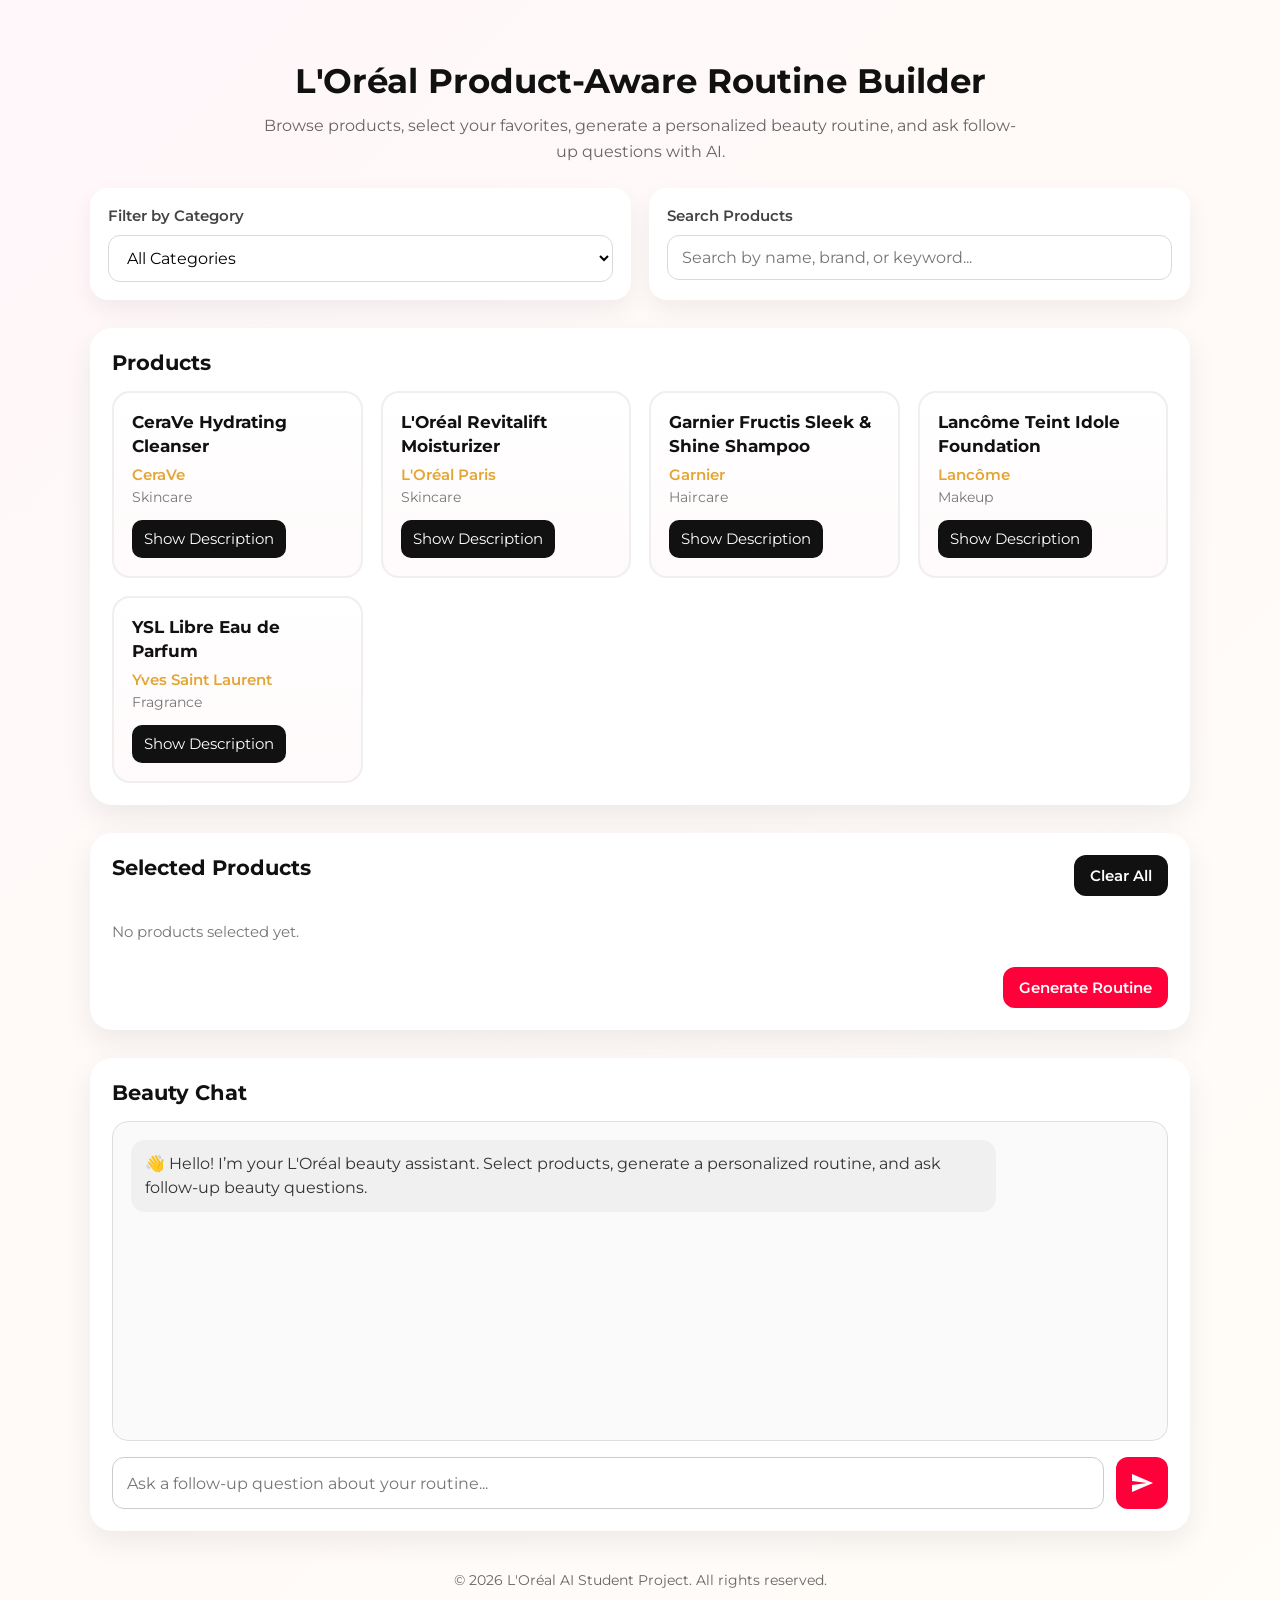
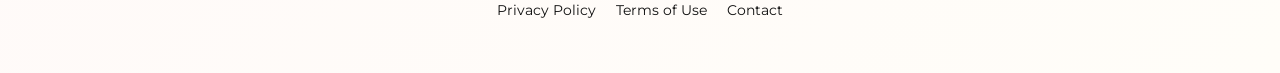
==== index.html @ 0ba1c156 "Change stylesheet link and clean up HTML comments Updated stylesheet link and removed comments from " ====
<!DOCTYPE html>
<html lang="en">
  <head>
    <meta charset="UTF-8" />
    <meta name="viewport" content="width=device-width, initial-scale=1.0" />
    <title>L'Oréal Product-Aware Routine Builder</title>

    <link
      href="https://fonts.googleapis.com/icon?family=Material+Icons"
      rel="stylesheet"
    />
    <link
      href="https://fonts.googleapis.com/css2?family=Montserrat:wght@300;500;700&display=swap"
      rel="stylesheet"
    />
    <link rel="stylesheet" href="styles.css" />
  </head>

  <body>
    <div class="page-wrapper">
      <header class="site-header">
        <h1 class="site-title">L'Oréal Product-Aware Routine Builder</h1>
        <p class="site-subtitle">
          Browse products, select your favorites, generate a personalized beauty
          routine, and ask follow-up questions with AI.
        </p>
      </header>

      <main>
        <section class="controls-section">
          <div class="filter-group">
            <label for="categoryFilter">Filter by Category</label>
            <select id="categoryFilter" name="categoryFilter">
              <option value="all">All Categories</option>
              <option value="cleanser">Cleanser</option>
              <option value="moisturizer">Moisturizer</option>
              <option value="skincare">Skincare</option>
              <option value="haircare">Haircare</option>
              <option value="makeup">Makeup</option>
              <option value="fragrance">Fragrance</option>
              <option value="hair color">Hair Color</option>
              <option value="hair styling">Hair Styling</option>
              <option value="men's grooming">Men's Grooming</option>
              <option value="suncare">Suncare</option>
            </select>
          </div>

          <div class="filter-group">
            <label for="searchInput">Search Products</label>
            <input
              type="text"
              id="searchInput"
              name="searchInput"
              placeholder="Search by name, brand, or keyword..."
            />
          </div>
        </section>

        <section class="products-section">
          <h2 class="section-title">Products</h2>
          <div id="productGrid" class="product-grid"></div>
        </section>

        <section class="selected-section">
          <div class="selected-header">
            <h2 class="section-title">Selected Products</h2>
            <button type="button" id="clearSelectedBtn" class="secondary-btn">
              Clear All
            </button>
          </div>

          <ul id="selectedProductsList" class="selected-products-list"></ul>

          <div class="generate-wrapper">
            <button type="button" id="generateRoutineBtn" class="primary-btn">
              Generate Routine
            </button>
          </div>
        </section>

        <section class="chatbox">
          <h2 class="section-title">Beauty Chat</h2>

          <div id="chatWindow" class="chat-window"></div>

          <form id="chatForm" class="chat-form">
            <label for="userInput" class="visually-hidden">Message</label>
            <input
              id="userInput"
              name="userInput"
              type="text"
              placeholder="Ask a follow-up question about your routine..."
              autocomplete="off"
              required
            />
            <button type="submit" id="sendBtn">
              <span class="material-icons">send</span>
              <span class="visually-hidden">Send</span>
            </button>
          </form>
        </section>
      </main>

      <footer class="site-footer">
        <p>&copy; 2026 L'Oréal AI Student Project. All rights reserved.</p>
        <nav>
          <a href="#">Privacy Policy</a>
          <a href="#">Terms of Use</a>
          <a href="#">Contact</a>
        </nav>
      </footer>
    </div>

    <script src="script.js"></script>
  </body>
</html>
---- styles.css ----
/* ---------- Reset ---------- */
* {
  box-sizing: border-box;
  margin: 0;
  padding: 0;
}

/* ---------- Base ---------- */
body {
  font-family: "Montserrat", Arial, Helvetica, sans-serif;
  color: #2d2d2d;
  display: flex;
  justify-content: center;
  background: linear-gradient(135deg, #fff7f9, #fffdf8);
  min-height: 100vh;
  padding: 20px 0;
}

.page-wrapper {
  width: 92%;
  max-width: 1100px;
}

/* ---------- Header ---------- */
.site-header {
  text-align: center;
  padding: 40px 0 24px;
}

.site-title {
  font-size: 2.1rem;
  font-weight: 700;
  color: #111;
  margin-bottom: 12px;
}

.site-subtitle {
  font-size: 1rem;
  color: #666;
  line-height: 1.6;
  max-width: 760px;
  margin: 0 auto;
}

/* ---------- Section Titles ---------- */
.section-title {
  font-size: 1.3rem;
  font-weight: 700;
  margin-bottom: 16px;
  color: #111;
}

/* ---------- Controls ---------- */
.controls-section {
  display: grid;
  grid-template-columns: 1fr 1fr;
  gap: 18px;
  margin-bottom: 28px;
}

.filter-group {
  background: #fff;
  border-radius: 18px;
  padding: 18px;
  box-shadow: 0 10px 25px rgba(0, 0, 0, 0.06);
}

.filter-group label {
  display: block;
  font-size: 0.95rem;
  font-weight: 600;
  margin-bottom: 10px;
  color: #444;
}

.filter-group select,
.filter-group input {
  width: 100%;
  border: 1px solid #d9d9d9;
  border-radius: 12px;
  padding: 12px 14px;
  font-size: 1rem;
  font-family: inherit;
  background: #fff;
}

.filter-group select:focus,
.filter-group input:focus,
.chat-form input:focus {
  outline: 2px solid #ff003b;
  outline-offset: 2px;
  border-color: #ff003b;
}

/* ---------- Products ---------- */
.products-section,
.selected-section,
.chatbox {
  background: #fff;
  border-radius: 22px;
  padding: 22px;
  box-shadow: 0 12px 30px rgba(0, 0, 0, 0.07);
  margin-bottom: 28px;
}

.product-grid {
  display: grid;
  grid-template-columns: repeat(auto-fit, minmax(230px, 1fr));
  gap: 18px;
}

.product-card {
  border: 2px solid #efefef;
  border-radius: 18px;
  padding: 18px;
  background: linear-gradient(180deg, #ffffff, #fffafb);
  cursor: pointer;
  transition: transform 0.2s ease, box-shadow 0.2s ease, border-color 0.2s ease;
}

.product-card:hover {
  transform: translateY(-4px);
  box-shadow: 0 12px 24px rgba(0, 0, 0, 0.08);
}

.product-card.selected {
  border-color: #ff003b;
  box-shadow: 0 12px 24px rgba(255, 0, 59, 0.16);
}

.product-card-top h3 {
  font-size: 1.05rem;
  margin-bottom: 8px;
  color: #111;
  line-height: 1.4;
}

.brand {
  font-size: 0.92rem;
  font-weight: 600;
  color: #e3a535;
  margin-bottom: 4px;
}

.category {
  font-size: 0.88rem;
  color: #777;
  text-transform: capitalize;
  margin-bottom: 14px;
}

.description-btn {
  background: #111;
  color: #fff;
  border: none;
  border-radius: 10px;
  padding: 10px 12px;
  font-size: 0.92rem;
  font-family: inherit;
  cursor: pointer;
  transition: background 0.2s ease;
}

.description-btn:hover {
  background: #333;
}

.product-description {
  margin-top: 14px;
  padding: 12px;
  background: #fff3f6;
  border-radius: 12px;
  color: #444;
  font-size: 0.92rem;
  line-height: 1.5;
}

.hidden {
  display: none;
}

/* ---------- Selected Products ---------- */
.selected-header {
  display: flex;
  justify-content: space-between;
  align-items: center;
  gap: 16px;
  margin-bottom: 18px;
}

.selected-products-list {
  list-style: none;
  margin-bottom: 18px;
}

.selected-item {
  display: flex;
  justify-content: space-between;
  align-items: center;
  gap: 14px;
  background: #fff8fa;
  border: 1px solid #f2d9df;
  border-radius: 14px;
  padding: 14px 16px;
  margin-bottom: 12px;
}

.selected-item-info {
  display: flex;
  flex-direction: column;
  gap: 4px;
}

.selected-item-info strong {
  font-size: 0.98rem;
  color: #111;
}

.selected-item-info span {
  font-size: 0.88rem;
  color: #666;
  text-transform: capitalize;
}

.generate-wrapper {
  display: flex;
  justify-content: flex-end;
}

/* ---------- Buttons ---------- */
.primary-btn,
.secondary-btn,
.remove-btn {
  border: none;
  border-radius: 12px;
  padding: 11px 16px;
  font-family: inherit;
  font-size: 0.95rem;
  font-weight: 600;
  cursor: pointer;
  transition: transform 0.15s ease, opacity 0.2s ease, background 0.2s ease;
}

.primary-btn {
  background: #ff003b;
  color: #fff;
}

.primary-btn:hover {
  opacity: 0.92;
  transform: translateY(-1px);
}

.secondary-btn {
  background: #111;
  color: #fff;
}

.secondary-btn:hover {
  background: #333;
}

.remove-btn {
  background: #f3f3f3;
  color: #111;
}

.remove-btn:hover {
  background: #e8e8e8;
}

/* ---------- Chat ---------- */
.chat-window {
  min-height: 320px;
  max-height: 420px;
  border: 1px solid #dedede;
  border-radius: 16px;
  padding: 18px;
  font-size: 1rem;
  line-height: 1.6;
  overflow-y: auto;
  background: #fafafa;
  white-space: pre-wrap;
}

.msg {
  margin-bottom: 14px;
  line-height: 1.5;
  max-width: 85%;
  padding: 12px 14px;
  border-radius: 14px;
}

.msg.user {
  color: #fff;
  background: #111;
  margin-left: auto;
  text-align: right;
}

.msg.assistant {
  color: #333;
  background: #f0f0f0;
}

.msg.system {
  color: #5c4663;
  background: #f6ebff;
  max-width: 100%;
}

.chat-form {
  display: flex;
  gap: 12px;
  margin-top: 16px;
}

.chat-form input {
  flex: 1;
  padding: 13px 14px;
  border: 1px solid #ccc;
  font-size: 1rem;
  border-radius: 12px;
  font-family: inherit;
}

.chat-form button {
  background: #ff003b;
  color: #fff;
  border: none;
  width: 52px;
  height: 52px;
  border-radius: 12px;
  display: flex;
  align-items: center;
  justify-content: center;
  cursor: pointer;
  transition: opacity 0.2s ease, transform 0.15s ease;
}

.chat-form button:hover {
  opacity: 0.92;
  transform: translateY(-1px);
}

.chat-form button .material-icons {
  font-size: 24px;
}

/* ---------- Utilities ---------- */
.empty-state {
  color: #777;
  font-size: 0.96rem;
  padding: 8px 0;
}

.visually-hidden {
  position: absolute;
  width: 1px;
  height: 1px;
  padding: 0;
  margin: -1px;
  overflow: hidden;
  clip: rect(0, 0, 0, 0);
  white-space: nowrap;
  border: 0;
}

/* ---------- Footer ---------- */
.site-footer {
  margin: 40px 0 34px;
  text-align: center;
  font-size: 0.9rem;
  color: #666;
}

.site-footer nav {
  margin-top: 12px;
}

.site-footer a {
  margin: 0 8px;
  color: #111;
  text-decoration: none;
}

.site-footer a:hover {
  color: #ff003b;
}

/* ---------- Responsive ---------- */
@media (max-width: 768px) {
  .controls-section {
    grid-template-columns: 1fr;
  }

  .selected-header {
    flex-direction: column;
    align-items: stretch;
  }

  .generate-wrapper {
    justify-content: stretch;
  }

  .generate-wrapper .primary-btn {
    width: 100%;
  }

  .selected-item {
    flex-direction: column;
    align-items: flex-start;
  }

  .remove-btn {
    width: 100%;
  }

  .site-title {
    font-size: 1.7rem;
  }
}

@media (max-width: 640px) {
  .page-wrapper {
    width: 94%;
  }

  .products-section,
  .selected-section,
  .chatbox,
  .filter-group {
    padding: 18px;
  }

  .chat-window {
    min-height: 280px;
    font-size: 0.95rem;
  }

  .chat-form {
    flex-direction: row;
  }

  .chat-form input {
    font-size: 0.95rem;
  }
}
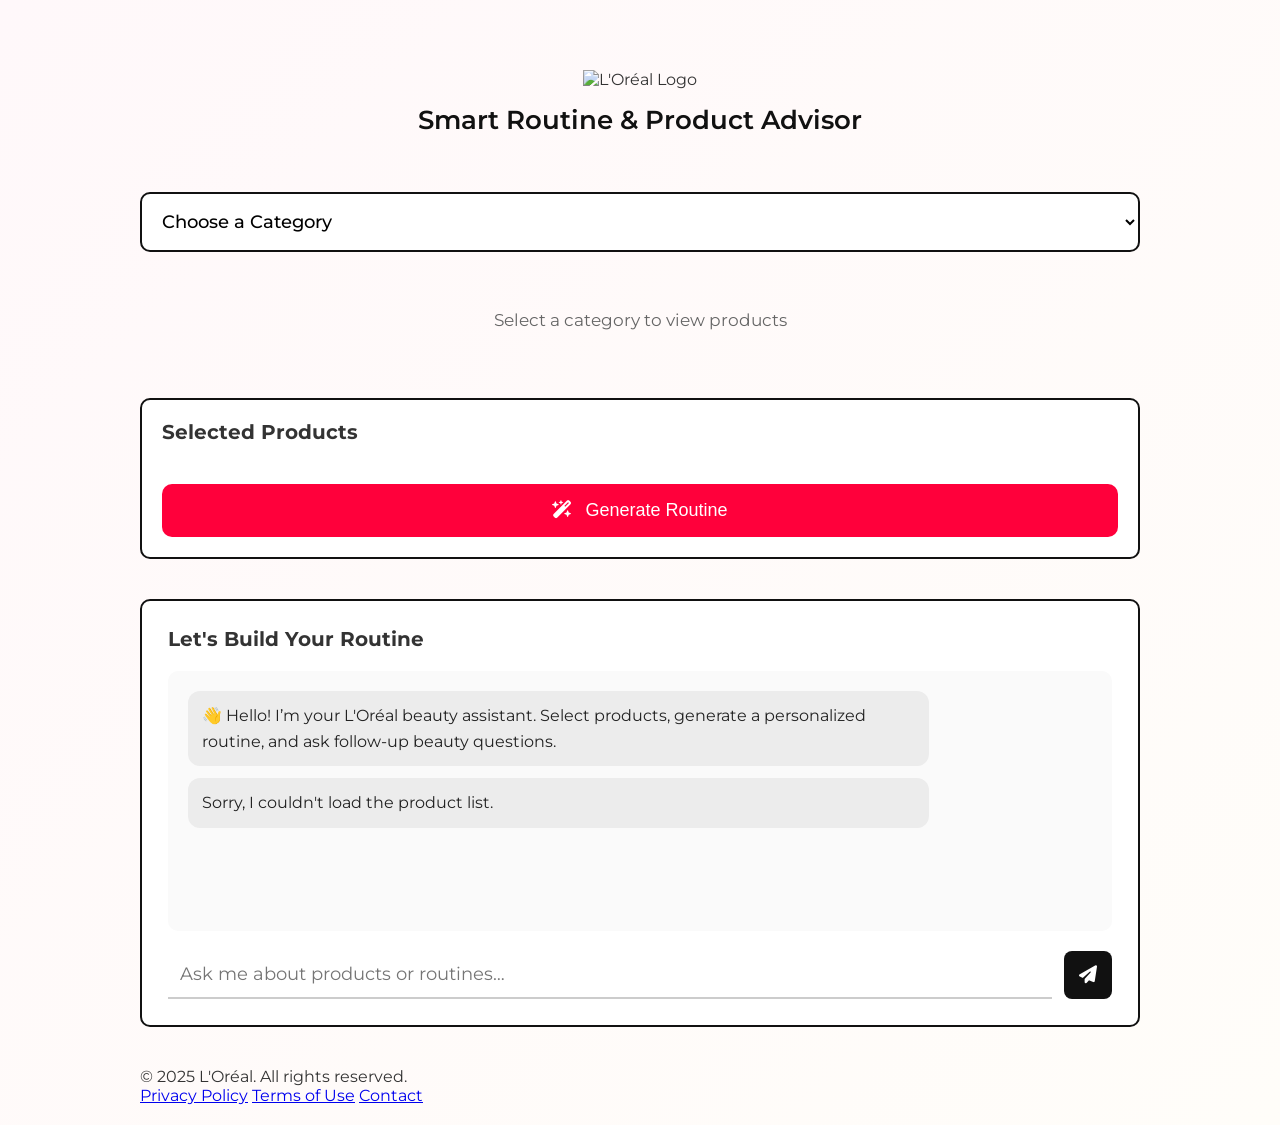
==== commit 0c8f1626: "Update title and content for routine builder page" ====
--- a/index.html
+++ b/index.html
@@ -3,15 +3,14 @@
   <head>
     <meta charset="UTF-8" />
     <meta name="viewport" content="width=device-width, initial-scale=1.0" />
-    <title>L'Oréal Product-Aware Routine Builder</title>
-
+    <title>L'Oréal | Smart Routine &amp; Product Advisor</title>
     <link
-      href="https://fonts.googleapis.com/icon?family=Material+Icons"
+      href="https://fonts.googleapis.com/css2?family=Montserrat:wght@300;500;700&display=swap"
       rel="stylesheet"
     />
     <link
-      href="https://fonts.googleapis.com/css2?family=Montserrat:wght@300;500;700&display=swap"
       rel="stylesheet"
+      href="https://cdnjs.cloudflare.com/ajax/libs/font-awesome/6.4.2/css/all.min.css"
     />
     <link rel="stylesheet" href="styles.css" />
   </head>
@@ -19,90 +18,61 @@
   <body>
     <div class="page-wrapper">
       <header class="site-header">
-        <h1 class="site-title">L'Oréal Product-Aware Routine Builder</h1>
-        <p class="site-subtitle">
-          Browse products, select your favorites, generate a personalized beauty
-          routine, and ask follow-up questions with AI.
-        </p>
+        <img src="img/loreal-logo.png" alt="L'Oréal Logo" class="logo" />
+        <h1 class="site-title">Smart Routine &amp; Product Advisor</h1>
       </header>
 
-      <main>
-        <section class="controls-section">
-          <div class="filter-group">
-            <label for="categoryFilter">Filter by Category</label>
-            <select id="categoryFilter" name="categoryFilter">
-              <option value="all">All Categories</option>
-              <option value="cleanser">Cleanser</option>
-              <option value="moisturizer">Moisturizer</option>
-              <option value="skincare">Skincare</option>
-              <option value="haircare">Haircare</option>
-              <option value="makeup">Makeup</option>
-              <option value="fragrance">Fragrance</option>
-              <option value="hair color">Hair Color</option>
-              <option value="hair styling">Hair Styling</option>
-              <option value="men's grooming">Men's Grooming</option>
-              <option value="suncare">Suncare</option>
-            </select>
-          </div>
+      <div class="search-section">
+        <select id="categoryFilter">
+          <option value="" selected>Choose a Category</option>
+          <option value="cleanser">Cleansers</option>
+          <option value="moisturizer">Moisturizers & Treatments</option>
+          <option value="skincare">Skincare</option>
+          <option value="haircare">Haircare</option>
+          <option value="makeup">Makeup</option>
+          <option value="hair color">Hair Color</option>
+          <option value="hair styling">Hair Styling</option>
+          <option value="men's grooming">Men's Grooming</option>
+          <option value="suncare">Suncare</option>
+          <option value="fragrance">Fragrance</option>
+        </select>
+      </div>
 
-          <div class="filter-group">
-            <label for="searchInput">Search Products</label>
-            <input
-              type="text"
-              id="searchInput"
-              name="searchInput"
-              placeholder="Search by name, brand, or keyword..."
-            />
-          </div>
-        </section>
+      <div id="productsContainer" class="products-grid">
+        <div class="placeholder-message">Select a category to view products</div>
+      </div>
 
-        <section class="products-section">
-          <h2 class="section-title">Products</h2>
-          <div id="productGrid" class="product-grid"></div>
-        </section>
+      <div class="selected-products">
+        <h2>Selected Products</h2>
+        <div id="selectedProductsList"></div>
+        <button id="generateRoutine" class="generate-btn" type="button">
+          <i class="fa-solid fa-wand-magic-sparkles"></i> Generate Routine
+        </button>
+      </div>
 
-        <section class="selected-section">
-          <div class="selected-header">
-            <h2 class="section-title">Selected Products</h2>
-            <button type="button" id="clearSelectedBtn" class="secondary-btn">
-              Clear All
-            </button>
-          </div>
+      <section class="chatbox">
+        <h2>Let's Build Your Routine</h2>
+        <div id="chatWindow" class="chat-window"></div>
 
-          <ul id="selectedProductsList" class="selected-products-list"></ul>
-
-          <div class="generate-wrapper">
-            <button type="button" id="generateRoutineBtn" class="primary-btn">
-              Generate Routine
-            </button>
-          </div>
-        </section>
-
-        <section class="chatbox">
-          <h2 class="section-title">Beauty Chat</h2>
-
-          <div id="chatWindow" class="chat-window"></div>
-
-          <form id="chatForm" class="chat-form">
-            <label for="userInput" class="visually-hidden">Message</label>
-            <input
-              id="userInput"
-              name="userInput"
-              type="text"
-              placeholder="Ask a follow-up question about your routine..."
-              autocomplete="off"
-              required
-            />
-            <button type="submit" id="sendBtn">
-              <span class="material-icons">send</span>
-              <span class="visually-hidden">Send</span>
-            </button>
-          </form>
-        </section>
-      </main>
+        <form id="chatForm" class="chat-form">
+          <label for="userInput" class="visually-hidden">Message</label>
+          <input
+            id="userInput"
+            name="userInput"
+            type="text"
+            placeholder="Ask me about products or routines…"
+            autocomplete="off"
+            required
+          />
+          <button type="submit" id="sendBtn">
+            <i class="fa-solid fa-paper-plane"></i>
+            <span class="visually-hidden">Send</span>
+          </button>
+        </form>
+      </section>
 
       <footer class="site-footer">
-        <p>&copy; 2026 L'Oréal AI Student Project. All rights reserved.</p>
+        <p>&copy; 2025 L'Oréal. All rights reserved.</p>
         <nav>
           <a href="#">Privacy Policy</a>
           <a href="#">Terms of Use</a>
--- a/styles.css
+++ b/styles.css
@@ -8,171 +8,156 @@
 /* ---------- Base ---------- */
 body {
   font-family: "Montserrat", Arial, Helvetica, sans-serif;
-  color: #2d2d2d;
+  color: #333;
   display: flex;
   justify-content: center;
-  background: linear-gradient(135deg, #fff7f9, #fffdf8);
+  background: linear-gradient(135deg, #fff8fa, #fffdf9);
   min-height: 100vh;
   padding: 20px 0;
 }
 
 .page-wrapper {
-  width: 92%;
-  max-width: 1100px;
+  width: 90%;
+  max-width: 1000px;
 }
 
 /* ---------- Header ---------- */
 .site-header {
   text-align: center;
-  padding: 40px 0 24px;
+  padding-top: 50px;
+  padding-bottom: 16px;
+}
+
+.logo {
+  width: 250px;
+  margin-bottom: 15px;
 }
 
 .site-title {
-  font-size: 2.1rem;
-  font-weight: 700;
-  color: #111;
-  margin-bottom: 12px;
-}
-
-.site-subtitle {
-  font-size: 1rem;
-  color: #666;
-  line-height: 1.6;
-  max-width: 760px;
-  margin: 0 auto;
-}
-
-/* ---------- Section Titles ---------- */
-.section-title {
-  font-size: 1.3rem;
-  font-weight: 700;
-  margin-bottom: 16px;
-  color: #111;
-}
-
-/* ---------- Controls ---------- */
-.controls-section {
-  display: grid;
-  grid-template-columns: 1fr 1fr;
-  gap: 18px;
-  margin-bottom: 28px;
-}
-
-.filter-group {
-  background: #fff;
-  border-radius: 18px;
-  padding: 18px;
-  box-shadow: 0 10px 25px rgba(0, 0, 0, 0.06);
-}
-
-.filter-group label {
-  display: block;
-  font-size: 0.95rem;
+  font-size: 26px;
   font-weight: 600;
   margin-bottom: 10px;
-  color: #444;
-}
-
-.filter-group select,
-.filter-group input {
+  color: #111;
+}
+
+/* ---------- Category Filter ---------- */
+.search-section {
+  margin: 30px 0;
+  display: flex;
+}
+
+.search-section select {
   width: 100%;
+  padding: 16px;
+  font-size: 18px;
+  border: 2px solid #111;
+  border-radius: 10px;
+  cursor: pointer;
+  background-color: white;
+  font-weight: 500;
+  font-family: inherit;
+}
+
+.search-section select:focus {
+  outline: none;
+  border-color: #ff003b;
+}
+
+/* ---------- Products Grid ---------- */
+.products-grid {
+  display: flex;
+  flex-wrap: wrap;
+  gap: 20px;
+  margin: 30px 0;
+}
+
+.product-card {
+  flex: 0 1 calc(33.333% - 14px);
   border: 1px solid #d9d9d9;
+  padding: 16px;
   border-radius: 12px;
-  padding: 12px 14px;
-  font-size: 1rem;
-  font-family: inherit;
+  display: flex;
+  gap: 15px;
+  min-height: 190px;
   background: #fff;
-}
-
-.filter-group select:focus,
-.filter-group input:focus,
-.chat-form input:focus {
-  outline: 2px solid #ff003b;
-  outline-offset: 2px;
-  border-color: #ff003b;
-}
-
-/* ---------- Products ---------- */
-.products-section,
-.selected-section,
-.chatbox {
+  transition: 0.2s ease;
+  cursor: pointer;
+}
+
+.product-card:hover {
+  transform: translateY(-3px);
+  box-shadow: 0 10px 20px rgba(0, 0, 0, 0.08);
+}
+
+.product-card.selected {
+  border: 2px solid #ff003b;
+  box-shadow: 0 10px 22px rgba(255, 0, 59, 0.15);
+}
+
+.product-image,
+.product-card img {
+  width: 110px;
+  height: 110px;
+  object-fit: contain;
+  flex-shrink: 0;
   background: #fff;
-  border-radius: 22px;
-  padding: 22px;
-  box-shadow: 0 12px 30px rgba(0, 0, 0, 0.07);
-  margin-bottom: 28px;
-}
-
-.product-grid {
-  display: grid;
-  grid-template-columns: repeat(auto-fit, minmax(230px, 1fr));
-  gap: 18px;
-}
-
-.product-card {
-  border: 2px solid #efefef;
-  border-radius: 18px;
-  padding: 18px;
-  background: linear-gradient(180deg, #ffffff, #fffafb);
-  cursor: pointer;
-  transition: transform 0.2s ease, box-shadow 0.2s ease, border-color 0.2s ease;
-}
-
-.product-card:hover {
-  transform: translateY(-4px);
-  box-shadow: 0 12px 24px rgba(0, 0, 0, 0.08);
-}
-
-.product-card.selected {
-  border-color: #ff003b;
-  box-shadow: 0 12px 24px rgba(255, 0, 59, 0.16);
-}
-
-.product-card-top h3 {
-  font-size: 1.05rem;
+  border-radius: 10px;
+}
+
+.product-card .product-info {
+  flex: 1;
+  display: flex;
+  flex-direction: column;
+  min-height: 110px;
+}
+
+.product-card h3 {
+  font-size: 16px;
   margin-bottom: 8px;
   color: #111;
-  line-height: 1.4;
-}
-
-.brand {
-  font-size: 0.92rem;
+  line-height: 1.35;
+}
+
+.product-card .brand {
+  font-size: 14px;
+  color: #b8860b;
   font-weight: 600;
-  color: #e3a535;
-  margin-bottom: 4px;
-}
-
-.category {
-  font-size: 0.88rem;
-  color: #777;
+  margin-bottom: 6px;
+}
+
+.product-card .category {
+  font-size: 13px;
+  color: #666;
   text-transform: capitalize;
-  margin-bottom: 14px;
-}
-
-.description-btn {
+  margin-bottom: 10px;
+}
+
+.desc-btn {
+  align-self: flex-start;
+  margin-top: auto;
+  padding: 8px 12px;
+  font-size: 13px;
+  font-weight: 500;
+  color: white;
   background: #111;
-  color: #fff;
-  border: none;
-  border-radius: 10px;
-  padding: 10px 12px;
-  font-size: 0.92rem;
-  font-family: inherit;
+  border: none;
+  border-radius: 8px;
   cursor: pointer;
   transition: background 0.2s ease;
 }
 
-.description-btn:hover {
-  background: #333;
-}
-
-.product-description {
-  margin-top: 14px;
-  padding: 12px;
-  background: #fff3f6;
-  border-radius: 12px;
+.desc-btn:hover {
+  background: #444;
+}
+
+.desc {
+  margin-top: 10px;
+  font-size: 13px;
   color: #444;
-  font-size: 0.92rem;
   line-height: 1.5;
+  background: #fff4f7;
+  padding: 10px;
+  border-radius: 8px;
 }
 
 .hidden {
@@ -180,17 +165,23 @@
 }
 
 /* ---------- Selected Products ---------- */
-.selected-header {
-  display: flex;
-  justify-content: space-between;
-  align-items: center;
-  gap: 16px;
-  margin-bottom: 18px;
-}
-
-.selected-products-list {
-  list-style: none;
-  margin-bottom: 18px;
+.selected-products {
+  margin: 40px 0;
+  padding: 20px;
+  border: 2px solid #111;
+  border-radius: 10px;
+  background: #fff;
+}
+
+.selected-products h2 {
+  font-size: 20px;
+  margin-bottom: 20px;
+}
+
+#selectedProductsList {
+  display: flex;
+  flex-direction: column;
+  gap: 12px;
 }
 
 .selected-item {
@@ -198,117 +189,124 @@
   justify-content: space-between;
   align-items: center;
   gap: 14px;
+  padding: 12px 14px;
+  border: 1px solid #e7d6dc;
   background: #fff8fa;
-  border: 1px solid #f2d9df;
-  border-radius: 14px;
-  padding: 14px 16px;
-  margin-bottom: 12px;
-}
-
-.selected-item-info {
+  border-radius: 10px;
+}
+
+.selected-text {
   display: flex;
   flex-direction: column;
   gap: 4px;
 }
 
-.selected-item-info strong {
-  font-size: 0.98rem;
+.selected-text strong {
+  font-size: 15px;
   color: #111;
 }
 
-.selected-item-info span {
-  font-size: 0.88rem;
+.selected-text span {
+  font-size: 13px;
   color: #666;
-  text-transform: capitalize;
-}
-
-.generate-wrapper {
-  display: flex;
-  justify-content: flex-end;
-}
-
-/* ---------- Buttons ---------- */
-.primary-btn,
-.secondary-btn,
-.remove-btn {
-  border: none;
+}
+
+.remove-btn,
+.remove {
+  padding: 8px 12px;
+  font-size: 13px;
+  font-weight: 500;
+  color: #111;
+  background: #f1f1f1;
+  border: none;
+  border-radius: 8px;
+  cursor: pointer;
+  transition: background 0.2s ease;
+}
+
+.remove-btn:hover,
+.remove:hover {
+  background: #e3e3e3;
+}
+
+.generate-btn {
+  width: 100%;
+  margin-top: 20px;
+  padding: 16px;
+  font-size: 18px;
+  font-weight: 500;
+  color: #fff;
+  background: #ff003b;
+  border: none;
+  border-radius: 10px;
+  cursor: pointer;
+  transition: background 0.3s;
+}
+
+.generate-btn:hover {
+  background: #d90032;
+}
+
+.generate-btn i {
+  margin-right: 8px;
+}
+
+.empty-state,
+.placeholder-message {
+  width: 100%;
+  text-align: center;
+  padding: 28px;
+  color: #666;
+  font-size: 17px;
+}
+
+/* ---------- Chat Section ---------- */
+.chatbox {
+  margin: 40px 0;
+  border: 2px solid #111;
+  border-radius: 10px;
+  padding: 26px;
+  background: #fff;
+}
+
+.chatbox h2 {
+  font-size: 20px;
+  margin-bottom: 20px;
+}
+
+.chat-window {
+  padding: 20px;
+  font-size: 16px;
+  line-height: 1.6;
+  min-height: 260px;
+  max-height: 380px;
+  overflow-y: auto;
+  background: #fafafa;
+  margin-bottom: 20px;
+  border-radius: 10px;
+}
+
+.msg {
+  margin-bottom: 12px;
+  padding: 12px 14px;
   border-radius: 12px;
-  padding: 11px 16px;
-  font-family: inherit;
-  font-size: 0.95rem;
-  font-weight: 600;
-  cursor: pointer;
-  transition: transform 0.15s ease, opacity 0.2s ease, background 0.2s ease;
-}
-
-.primary-btn {
-  background: #ff003b;
-  color: #fff;
-}
-
-.primary-btn:hover {
-  opacity: 0.92;
-  transform: translateY(-1px);
-}
-
-.secondary-btn {
+  max-width: 82%;
+  white-space: pre-wrap;
+}
+
+.msg.user {
+  margin-left: auto;
   background: #111;
   color: #fff;
-}
-
-.secondary-btn:hover {
-  background: #333;
-}
-
-.remove-btn {
-  background: #f3f3f3;
-  color: #111;
-}
-
-.remove-btn:hover {
-  background: #e8e8e8;
-}
-
-/* ---------- Chat ---------- */
-.chat-window {
-  min-height: 320px;
-  max-height: 420px;
-  border: 1px solid #dedede;
-  border-radius: 16px;
-  padding: 18px;
-  font-size: 1rem;
-  line-height: 1.6;
-  overflow-y: auto;
-  background: #fafafa;
-  white-space: pre-wrap;
-}
-
-.msg {
-  margin-bottom: 14px;
-  line-height: 1.5;
-  max-width: 85%;
-  padding: 12px 14px;
-  border-radius: 14px;
-}
-
-.msg.user {
-  color: #fff;
-  background: #111;
-  margin-left: auto;
   text-align: right;
 }
 
 .msg.assistant {
-  color: #333;
-  background: #f0f0f0;
-}
-
-.msg.system {
-  color: #5c4663;
-  background: #f6ebff;
-  max-width: 100%;
-}
-
+  background: #ececec;
+  color: #222;
+}
+
+/* ---------- Input Row ---------- */
 .chat-form {
   display: flex;
   gap: 12px;
@@ -317,43 +315,45 @@
 
 .chat-form input {
   flex: 1;
-  padding: 13px 14px;
-  border: 1px solid #ccc;
-  font-size: 1rem;
-  border-radius: 12px;
+  padding: 12px;
+  font-size: 18px;
+  border: none;
+  border-bottom: 2px solid #ccc;
+  background: transparent;
   font-family: inherit;
 }
 
+.chat-form input:focus {
+  outline: none;
+  border-bottom-color: #ff003b;
+}
+
 .chat-form button {
-  background: #ff003b;
+  font-size: 18px;
+  background: #111;
   color: #fff;
   border: none;
-  width: 52px;
-  height: 52px;
-  border-radius: 12px;
+  padding: 12px;
+  width: 48px;
+  height: 48px;
   display: flex;
   align-items: center;
   justify-content: center;
   cursor: pointer;
-  transition: opacity 0.2s ease, transform 0.15s ease;
+  transition: background 0.3s;
+  border-radius: 8px;
 }
 
 .chat-form button:hover {
-  opacity: 0.92;
-  transform: translateY(-1px);
-}
-
-.chat-form button .material-icons {
-  font-size: 24px;
-}
-
-/* ---------- Utilities ---------- */
-.empty-state {
-  color: #777;
-  font-size: 0.96rem;
-  padding: 8px 0;
-}
-
+  background: #666666;
+}
+
+.chat-form button:focus {
+  outline: 2px solid #111;
+  outline-offset: 2px;
+}
+
+/* ---------- Accessibility ---------- */
 .visually-hidden {
   position: absolute;
   width: 1px;
@@ -363,86 +363,4 @@
   overflow: hidden;
   clip: rect(0, 0, 0, 0);
   white-space: nowrap;
-  border: 0;
-}
-
-/* ---------- Footer ---------- */
-.site-footer {
-  margin: 40px 0 34px;
-  text-align: center;
-  font-size: 0.9rem;
-  color: #666;
-}
-
-.site-footer nav {
-  margin-top: 12px;
-}
-
-.site-footer a {
-  margin: 0 8px;
-  color: #111;
-  text-decoration: none;
-}
-
-.site-footer a:hover {
-  color: #ff003b;
-}
-
-/* ---------- Responsive ---------- */
-@media (max-width: 768px) {
-  .controls-section {
-    grid-template-columns: 1fr;
-  }
-
-  .selected-header {
-    flex-direction: column;
-    align-items: stretch;
-  }
-
-  .generate-wrapper {
-    justify-content: stretch;
-  }
-
-  .generate-wrapper .primary-btn {
-    width: 100%;
-  }
-
-  .selected-item {
-    flex-direction: column;
-    align-items: flex-start;
-  }
-
-  .remove-btn {
-    width: 100%;
-  }
-
-  .site-title {
-    font-size: 1.7rem;
-  }
-}
-
-@media (max-width: 640px) {
-  .page-wrapper {
-    width: 94%;
-  }
-
-  .products-section,
-  .selected-section,
-  .chatbox,
-  .filter-group {
-    padding: 18px;
-  }
-
-  .chat-window {
-    min-height: 280px;
-    font-size: 0.95rem;
-  }
-
-  .chat-form {
-    flex-direction: row;
-  }
-
-  .chat-form input {
-    font-size: 0.95rem;
-  }
-}
+  border: 0
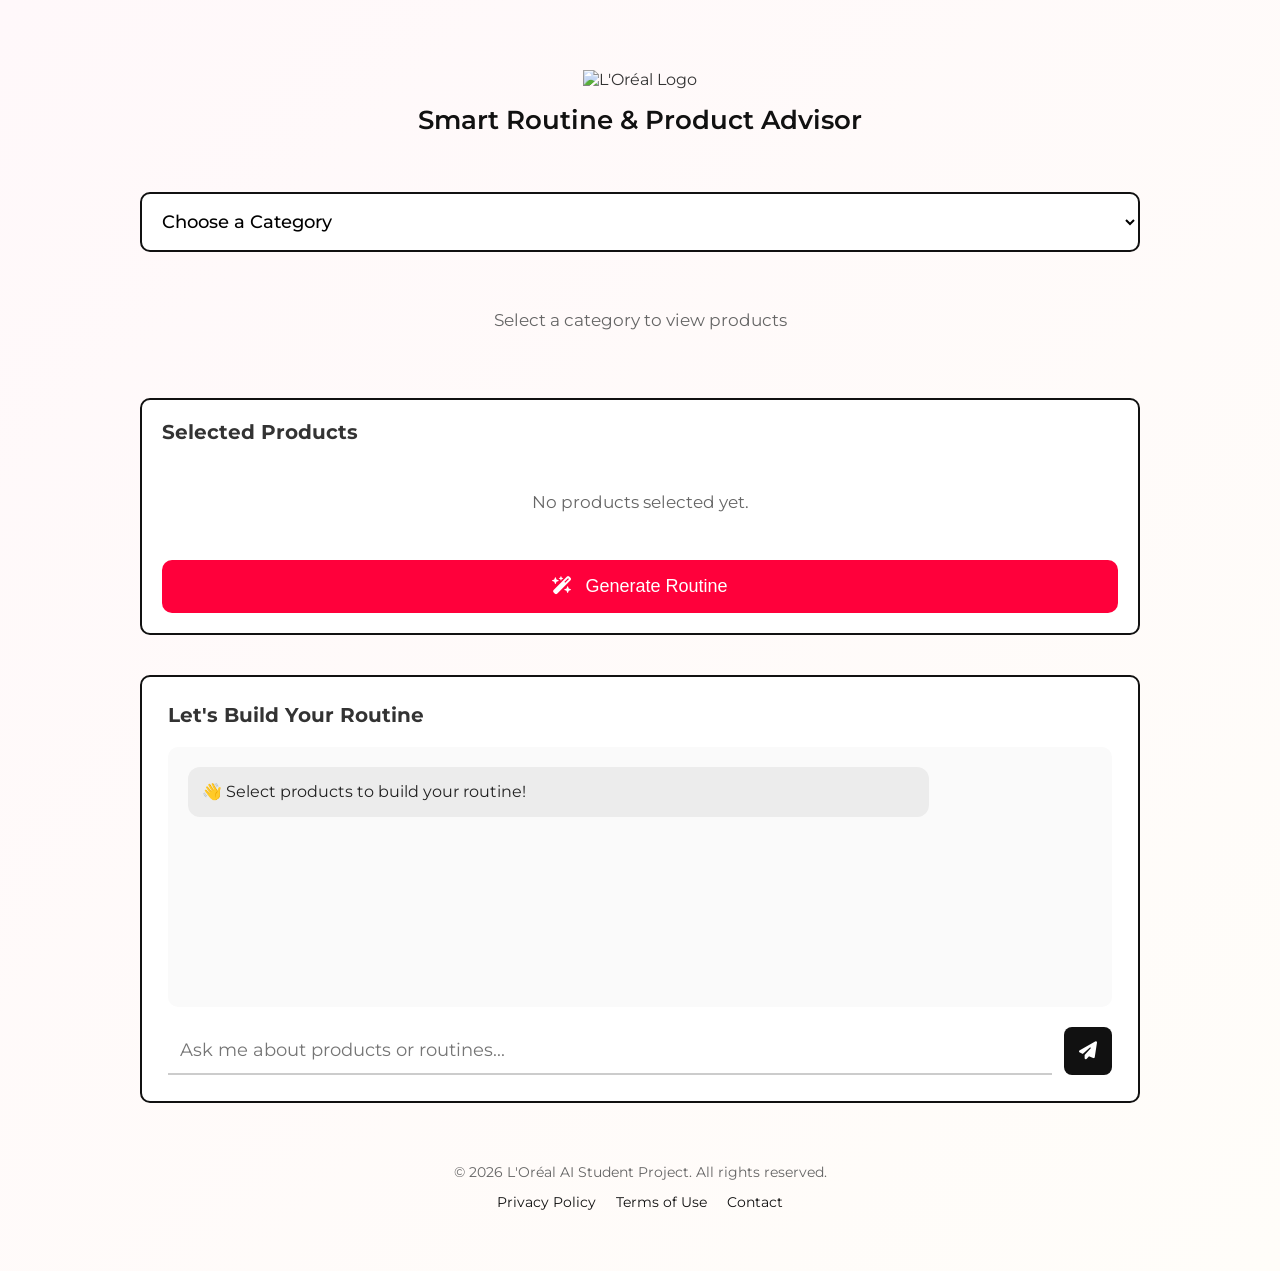
==== commit 2355b884: "Update title and footer year in index.html" ====
--- a/index.html
+++ b/index.html
@@ -3,30 +3,43 @@
   <head>
     <meta charset="UTF-8" />
     <meta name="viewport" content="width=device-width, initial-scale=1.0" />
-    <title>L'Oréal | Smart Routine &amp; Product Advisor</title>
+    <title>L'Oréal | Smart Routine & Product Advisor</title>
+
+    <!-- Fonts -->
     <link
       href="https://fonts.googleapis.com/css2?family=Montserrat:wght@300;500;700&display=swap"
       rel="stylesheet"
     />
+
+    <!-- Icons -->
     <link
       rel="stylesheet"
       href="https://cdnjs.cloudflare.com/ajax/libs/font-awesome/6.4.2/css/all.min.css"
     />
+
+    <!-- Styles -->
     <link rel="stylesheet" href="styles.css" />
   </head>
 
   <body>
     <div class="page-wrapper">
+
+      <!-- Header -->
       <header class="site-header">
-        <img src="img/loreal-logo.png" alt="L'Oréal Logo" class="logo" />
-        <h1 class="site-title">Smart Routine &amp; Product Advisor</h1>
+        <img
+          src="https://upload.wikimedia.org/wikipedia/commons/5/5f/L%27Or%C3%A9al_logo.svg"
+          alt="L'Oréal Logo"
+          class="logo"
+        />
+        <h1 class="site-title">Smart Routine & Product Advisor</h1>
       </header>
 
+      <!-- Category Filter -->
       <div class="search-section">
         <select id="categoryFilter">
-          <option value="" selected>Choose a Category</option>
+          <option value="">Choose a Category</option>
           <option value="cleanser">Cleansers</option>
-          <option value="moisturizer">Moisturizers & Treatments</option>
+          <option value="moisturizer">Moisturizers</option>
           <option value="skincare">Skincare</option>
           <option value="haircare">Haircare</option>
           <option value="makeup">Makeup</option>
@@ -38,49 +51,57 @@
         </select>
       </div>
 
-      <div id="productsContainer" class="products-grid">
-        <div class="placeholder-message">Select a category to view products</div>
-      </div>
+      <!-- Products -->
+      <div id="productsContainer" class="products-grid"></div>
 
+      <!-- Selected Products -->
       <div class="selected-products">
         <h2>Selected Products</h2>
         <div id="selectedProductsList"></div>
+
         <button id="generateRoutine" class="generate-btn" type="button">
-          <i class="fa-solid fa-wand-magic-sparkles"></i> Generate Routine
+          <i class="fa-solid fa-wand-magic-sparkles"></i>
+          Generate Routine
         </button>
       </div>
 
+      <!-- Chat Section -->
       <section class="chatbox">
         <h2>Let's Build Your Routine</h2>
+
         <div id="chatWindow" class="chat-window"></div>
 
         <form id="chatForm" class="chat-form">
           <label for="userInput" class="visually-hidden">Message</label>
+
           <input
             id="userInput"
             name="userInput"
             type="text"
-            placeholder="Ask me about products or routines…"
+            placeholder="Ask me about products or routines..."
             autocomplete="off"
             required
           />
+
           <button type="submit" id="sendBtn">
             <i class="fa-solid fa-paper-plane"></i>
-            <span class="visually-hidden">Send</span>
           </button>
         </form>
       </section>
 
+      <!-- Footer -->
       <footer class="site-footer">
-        <p>&copy; 2025 L'Oréal. All rights reserved.</p>
+        <p>&copy; 2026 L'Oréal AI Student Project. All rights reserved.</p>
         <nav>
           <a href="#">Privacy Policy</a>
           <a href="#">Terms of Use</a>
           <a href="#">Contact</a>
         </nav>
       </footer>
+
     </div>
 
+    <!-- JS -->
     <script src="script.js"></script>
   </body>
 </html>
--- a/styles.css
+++ b/styles.css
@@ -1,11 +1,9 @@
-/* ---------- Reset ---------- */
 * {
   box-sizing: border-box;
   margin: 0;
   padding: 0;
 }
 
-/* ---------- Base ---------- */
 body {
   font-family: "Montserrat", Arial, Helvetica, sans-serif;
   color: #333;
@@ -21,7 +19,6 @@
   max-width: 1000px;
 }
 
-/* ---------- Header ---------- */
 .site-header {
   text-align: center;
   padding-top: 50px;
@@ -40,7 +37,6 @@
   color: #111;
 }
 
-/* ---------- Category Filter ---------- */
 .search-section {
   margin: 30px 0;
   display: flex;
@@ -63,7 +59,6 @@
   border-color: #ff003b;
 }
 
-/* ---------- Products Grid ---------- */
 .products-grid {
   display: flex;
   flex-wrap: wrap;
@@ -164,7 +159,6 @@
   display: none;
 }
 
-/* ---------- Selected Products ---------- */
 .selected-products {
   margin: 40px 0;
   padding: 20px;
@@ -211,8 +205,7 @@
   color: #666;
 }
 
-.remove-btn,
-.remove {
+.remove-btn {
   padding: 8px 12px;
   font-size: 13px;
   font-weight: 500;
@@ -224,8 +217,7 @@
   transition: background 0.2s ease;
 }
 
-.remove-btn:hover,
-.remove:hover {
+.remove-btn:hover {
   background: #e3e3e3;
 }
 
@@ -260,7 +252,6 @@
   font-size: 17px;
 }
 
-/* ---------- Chat Section ---------- */
 .chatbox {
   margin: 40px 0;
   border: 2px solid #111;
@@ -306,7 +297,6 @@
   color: #222;
 }
 
-/* ---------- Input Row ---------- */
 .chat-form {
   display: flex;
   gap: 12px;
@@ -353,7 +343,6 @@
   outline-offset: 2px;
 }
 
-/* ---------- Accessibility ---------- */
 .visually-hidden {
   position: absolute;
   width: 1px;
@@ -363,4 +352,67 @@
   overflow: hidden;
   clip: rect(0, 0, 0, 0);
   white-space: nowrap;
-  border: 0
+  border: 0;
+}
+
+.site-footer {
+  margin: 60px 0 40px;
+  text-align: center;
+  font-size: 14px;
+  color: #666;
+}
+
+.site-footer nav {
+  margin-top: 12px;
+}
+
+.site-footer a {
+  margin: 0 8px;
+  color: #111;
+  text-decoration: none;
+}
+
+.site-footer a:hover {
+  color: #ff003b;
+}
+
+@media (max-width: 900px) {
+  .product-card {
+    flex: 0 1 calc(50% - 10px);
+  }
+}
+
+@media (max-width: 640px) {
+  .page-wrapper {
+    width: 94%;
+  }
+
+  .site-title {
+    font-size: 22px;
+  }
+
+  .logo {
+    width: 200px;
+  }
+
+  .product-card {
+    flex: 0 1 100%;
+  }
+
+  .selected-item {
+    flex-direction: column;
+    align-items: flex-start;
+  }
+
+  .remove-btn {
+    width: 100%;
+  }
+
+  .chat-window {
+    min-height: 220px;
+  }
+
+  .chat-form input {
+    font-size: 16px;
+  }
+}
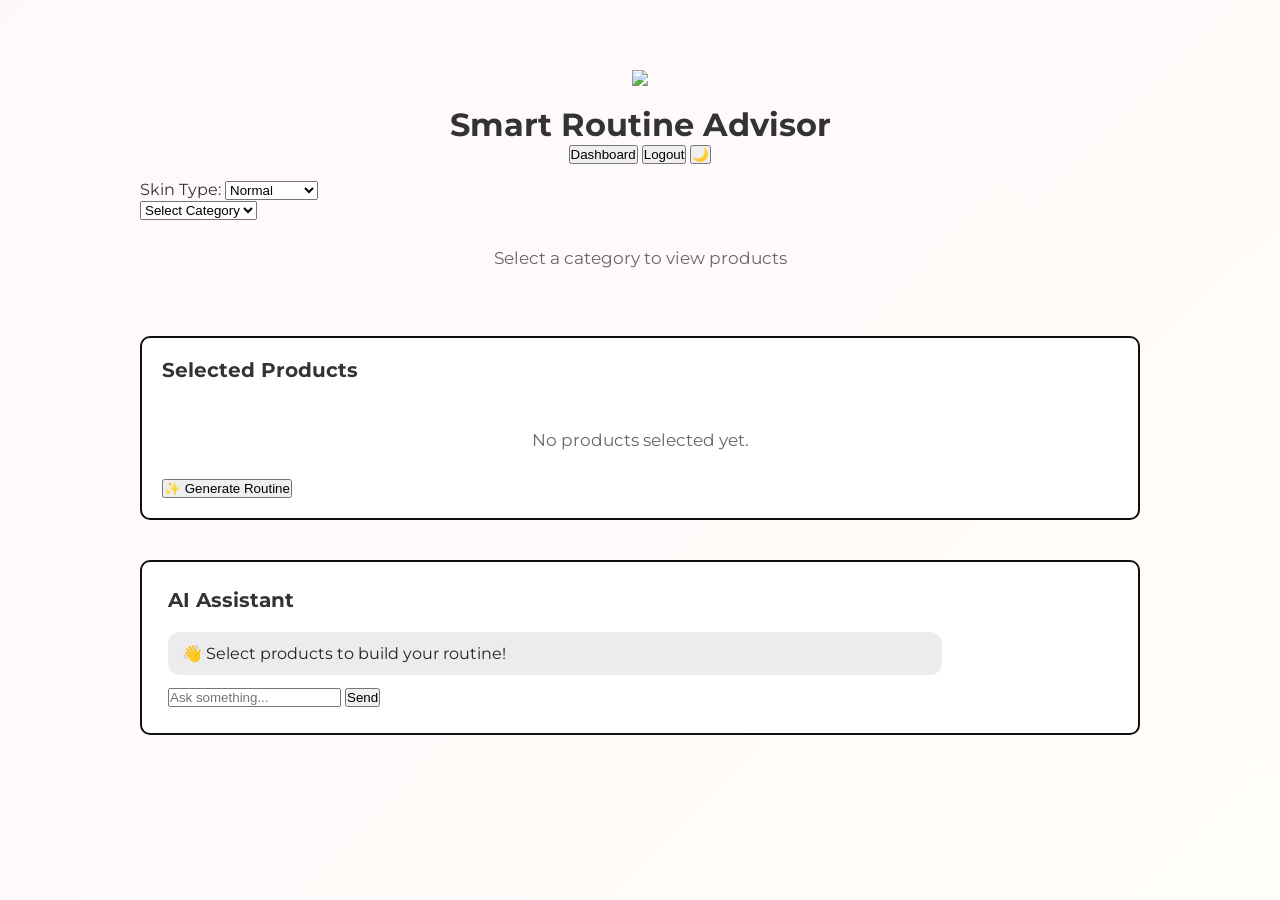
==== commit 76545a32: "Refactor index.html for improved structure and clarity" ====
--- a/index.html
+++ b/index.html
@@ -1,107 +1,78 @@
 <!DOCTYPE html>
 <html lang="en">
-  <head>
-    <meta charset="UTF-8" />
-    <meta name="viewport" content="width=device-width, initial-scale=1.0" />
-    <title>L'Oréal | Smart Routine & Product Advisor</title>
+<head>
+  <meta charset="UTF-8"/>
+  <meta name="viewport" content="width=device-width, initial-scale=1.0"/>
+  <title>L'Oréal Smart Advisor</title>
 
-    <!-- Fonts -->
-    <link
-      href="https://fonts.googleapis.com/css2?family=Montserrat:wght@300;500;700&display=swap"
-      rel="stylesheet"
-    />
+  <link href="https://fonts.googleapis.com/css2?family=Montserrat:wght@300;500;700&display=swap" rel="stylesheet"/>
+  <link rel="stylesheet" href="styles.css"/>
+</head>
 
-    <!-- Icons -->
-    <link
-      rel="stylesheet"
-      href="https://cdnjs.cloudflare.com/ajax/libs/font-awesome/6.4.2/css/all.min.css"
-    />
+<body>
+  <div class="page-wrapper">
 
-    <!-- Styles -->
-    <link rel="stylesheet" href="styles.css" />
-  </head>
+    <header class="site-header">
+      <img src="https://upload.wikimedia.org/wikipedia/commons/5/5f/L%27Or%C3%A9al_logo.svg" class="logo"/>
+      <h1>Smart Routine Advisor</h1>
 
-  <body>
-    <div class="page-wrapper">
+      <div class="nav">
+        <button onclick="goDashboard()">Dashboard</button>
+        <button onclick="logout()">Logout</button>
+        <button onclick="toggleDark()">🌙</button>
+      </div>
+    </header>
 
-      <!-- Header -->
-      <header class="site-header">
-        <img
-          src="https://upload.wikimedia.org/wikipedia/commons/5/5f/L%27Or%C3%A9al_logo.svg"
-          alt="L'Oréal Logo"
-          class="logo"
-        />
-        <h1 class="site-title">Smart Routine & Product Advisor</h1>
-      </header>
-
-      <!-- Category Filter -->
-      <div class="search-section">
-        <select id="categoryFilter">
-          <option value="">Choose a Category</option>
-          <option value="cleanser">Cleansers</option>
-          <option value="moisturizer">Moisturizers</option>
-          <option value="skincare">Skincare</option>
-          <option value="haircare">Haircare</option>
-          <option value="makeup">Makeup</option>
-          <option value="hair color">Hair Color</option>
-          <option value="hair styling">Hair Styling</option>
-          <option value="men's grooming">Men's Grooming</option>
-          <option value="suncare">Suncare</option>
-          <option value="fragrance">Fragrance</option>
-        </select>
-      </div>
-
-      <!-- Products -->
-      <div id="productsContainer" class="products-grid"></div>
-
-      <!-- Selected Products -->
-      <div class="selected-products">
-        <h2>Selected Products</h2>
-        <div id="selectedProductsList"></div>
-
-        <button id="generateRoutine" class="generate-btn" type="button">
-          <i class="fa-solid fa-wand-magic-sparkles"></i>
-          Generate Routine
-        </button>
-      </div>
-
-      <!-- Chat Section -->
-      <section class="chatbox">
-        <h2>Let's Build Your Routine</h2>
-
-        <div id="chatWindow" class="chat-window"></div>
-
-        <form id="chatForm" class="chat-form">
-          <label for="userInput" class="visually-hidden">Message</label>
-
-          <input
-            id="userInput"
-            name="userInput"
-            type="text"
-            placeholder="Ask me about products or routines..."
-            autocomplete="off"
-            required
-          />
-
-          <button type="submit" id="sendBtn">
-            <i class="fa-solid fa-paper-plane"></i>
-          </button>
-        </form>
-      </section>
-
-      <!-- Footer -->
-      <footer class="site-footer">
-        <p>&copy; 2026 L'Oréal AI Student Project. All rights reserved.</p>
-        <nav>
-          <a href="#">Privacy Policy</a>
-          <a href="#">Terms of Use</a>
-          <a href="#">Contact</a>
-        </nav>
-      </footer>
-
+    <!-- USER PROFILE -->
+    <div class="profile-box">
+      <label>Skin Type:</label>
+      <select onchange="updateSkin(this.value)">
+        <option value="normal">Normal</option>
+        <option value="oily">Oily</option>
+        <option value="dry">Dry</option>
+        <option value="acne-prone">Acne-Prone</option>
+      </select>
     </div>
 
-    <!-- JS -->
-    <script src="script.js"></script>
-  </body>
+    <!-- CATEGORY -->
+    <select id="categoryFilter">
+      <option value="">Select Category</option>
+      <option value="cleanser">Cleanser</option>
+      <option value="moisturizer">Moisturizer</option>
+      <option value="skincare">Skincare</option>
+      <option value="haircare">Haircare</option>
+      <option value="makeup">Makeup</option>
+      <option value="fragrance">Fragrance</option>
+    </select>
+
+    <!-- PRODUCTS -->
+    <div id="productsContainer"></div>
+
+    <!-- SELECTED -->
+    <div class="selected-products">
+      <h2>Selected Products</h2>
+      <div id="selectedProductsList"></div>
+      <button id="generateRoutine">✨ Generate Routine</button>
+    </div>
+
+    <!-- CHAT -->
+    <div class="chatbox">
+      <h2>AI Assistant</h2>
+      <div id="chatWindow"></div>
+
+      <form id="chatForm">
+        <input id="userInput" required placeholder="Ask something..."/>
+        <button type="submit">Send</button>
+      </form>
+    </div>
+
+  </div>
+
+  <!-- MODAL -->
+  <div id="modal" class="modal" onclick="this.style.display='none'">
+    <div id="modalContent" class="modal-content"></div>
+  </div>
+
+  <script src="script.js"></script>
+</body>
 </html>
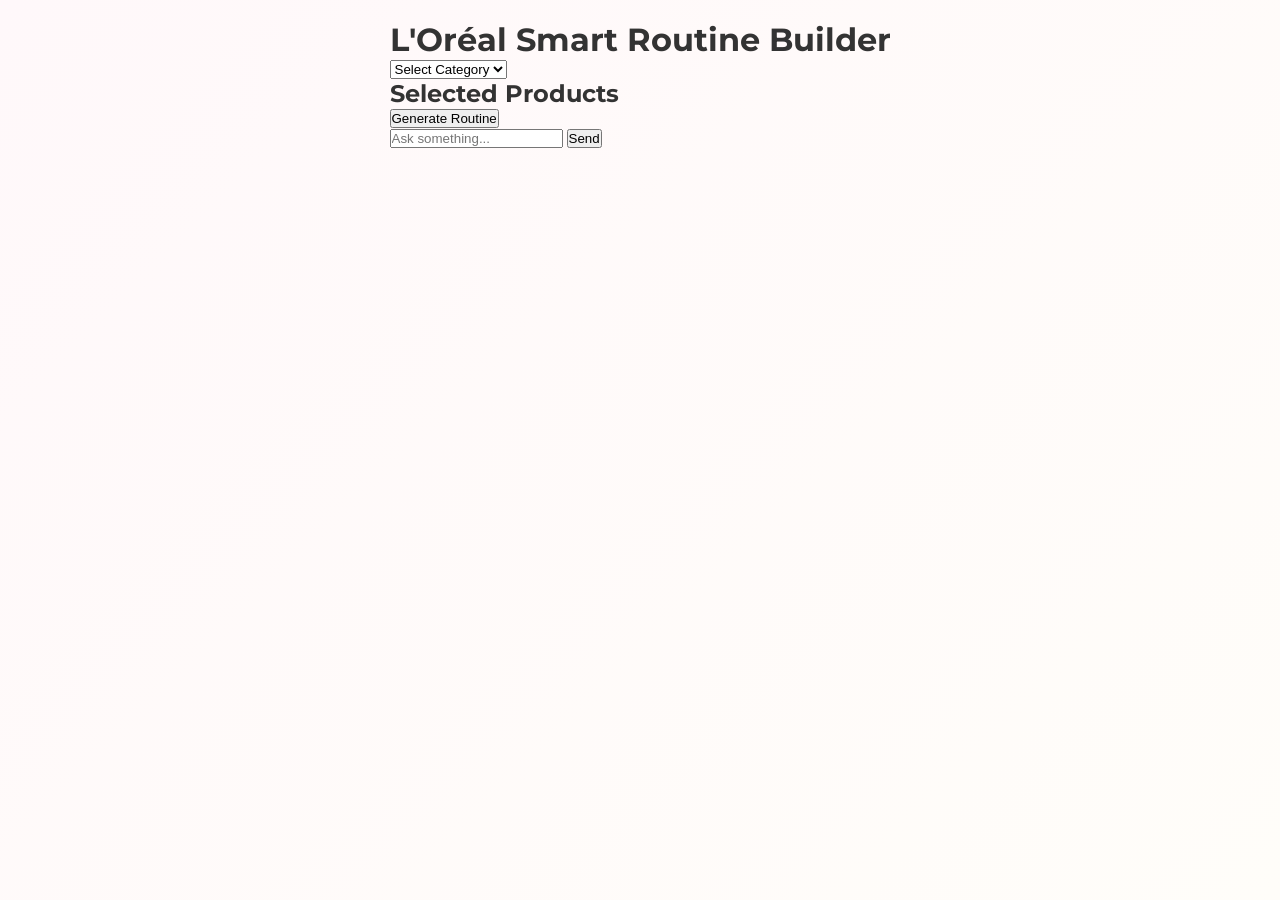
==== commit f6f35652: "Update index.html" ====
--- a/index.html
+++ b/index.html
@@ -1,7 +1,7 @@
 <!DOCTYPE html>
 <html lang="en">
 <head>
-  <meta charset="UTF-8"/>
+  <meta charset="UTF-8" />
   <meta name="viewport" content="width=device-width, initial-scale=1.0"/>
   <title>L'Oréal Smart Advisor</title>
 
@@ -10,67 +10,30 @@
 </head>
 
 <body>
-  <div class="page-wrapper">
+  <div class="container">
+    <h1>L'Oréal Smart Routine Builder</h1>
 
-    <header class="site-header">
-      <img src="https://upload.wikimedia.org/wikipedia/commons/5/5f/L%27Or%C3%A9al_logo.svg" class="logo"/>
-      <h1>Smart Routine Advisor</h1>
-
-      <div class="nav">
-        <button onclick="goDashboard()">Dashboard</button>
-        <button onclick="logout()">Logout</button>
-        <button onclick="toggleDark()">🌙</button>
-      </div>
-    </header>
-
-    <!-- USER PROFILE -->
-    <div class="profile-box">
-      <label>Skin Type:</label>
-      <select onchange="updateSkin(this.value)">
-        <option value="normal">Normal</option>
-        <option value="oily">Oily</option>
-        <option value="dry">Dry</option>
-        <option value="acne-prone">Acne-Prone</option>
-      </select>
-    </div>
-
-    <!-- CATEGORY -->
     <select id="categoryFilter">
       <option value="">Select Category</option>
       <option value="cleanser">Cleanser</option>
       <option value="moisturizer">Moisturizer</option>
       <option value="skincare">Skincare</option>
-      <option value="haircare">Haircare</option>
       <option value="makeup">Makeup</option>
-      <option value="fragrance">Fragrance</option>
     </select>
 
-    <!-- PRODUCTS -->
     <div id="productsContainer"></div>
 
-    <!-- SELECTED -->
-    <div class="selected-products">
-      <h2>Selected Products</h2>
-      <div id="selectedProductsList"></div>
-      <button id="generateRoutine">✨ Generate Routine</button>
-    </div>
+    <h2>Selected Products</h2>
+    <div id="selectedProducts"></div>
 
-    <!-- CHAT -->
-    <div class="chatbox">
-      <h2>AI Assistant</h2>
-      <div id="chatWindow"></div>
+    <button id="generateRoutine">Generate Routine</button>
 
-      <form id="chatForm">
-        <input id="userInput" required placeholder="Ask something..."/>
-        <button type="submit">Send</button>
-      </form>
-    </div>
+    <div id="chatWindow"></div>
 
-  </div>
-
-  <!-- MODAL -->
-  <div id="modal" class="modal" onclick="this.style.display='none'">
-    <div id="modalContent" class="modal-content"></div>
+    <form id="chatForm">
+      <input id="userInput" placeholder="Ask something..." />
+      <button>Send</button>
+    </form>
   </div>
 
   <script src="script.js"></script>
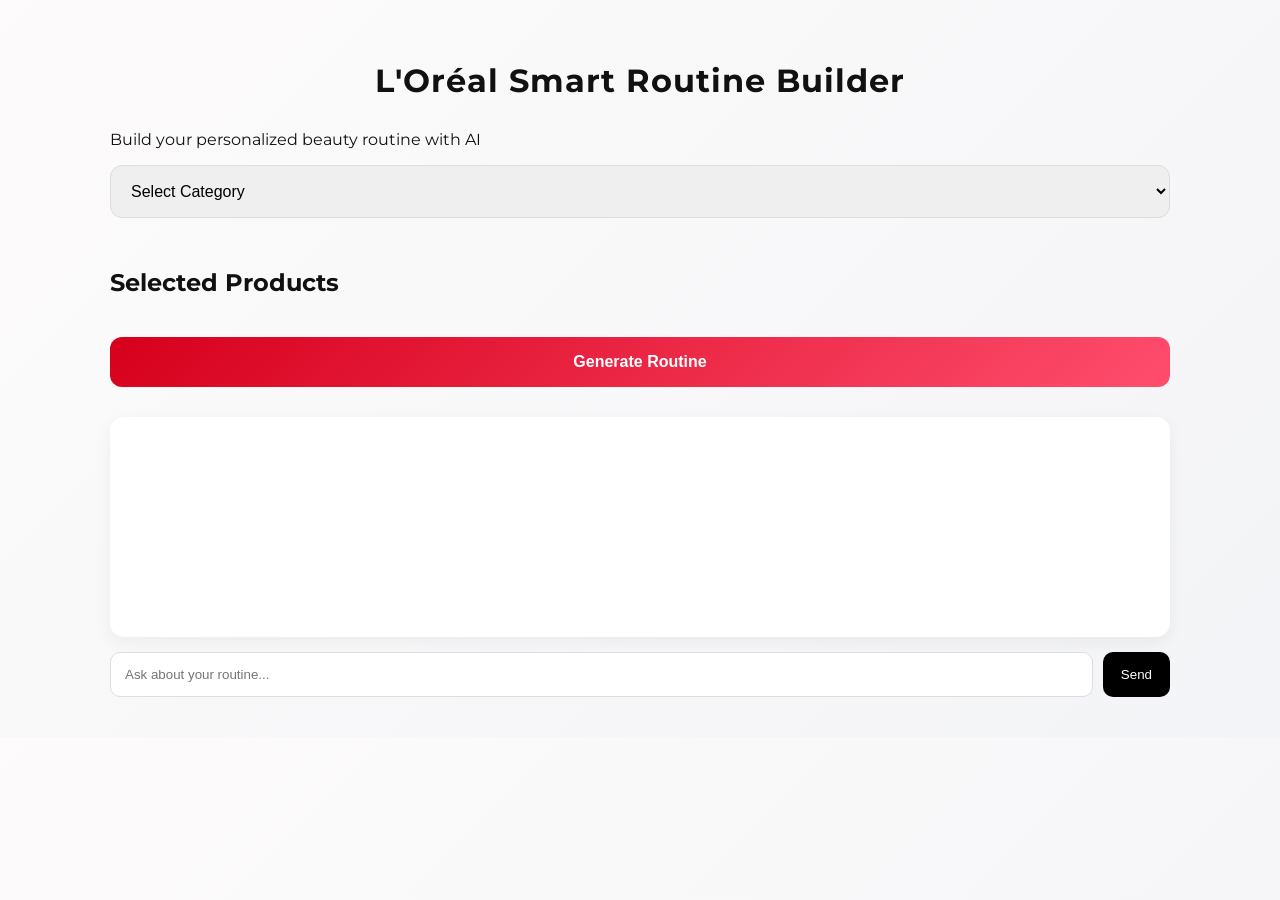
==== commit e5f7da22: "Revise title, subtitle, and input field in index.html Updated the title and subtitle to reflect the " ====
--- a/index.html
+++ b/index.html
@@ -3,7 +3,7 @@
 <head>
   <meta charset="UTF-8" />
   <meta name="viewport" content="width=device-width, initial-scale=1.0"/>
-  <title>L'Oréal Smart Advisor</title>
+  <title>L'Oréal Smart Routine Builder</title>
 
   <link href="https://fonts.googleapis.com/css2?family=Montserrat:wght@300;500;700&display=swap" rel="stylesheet"/>
   <link rel="stylesheet" href="styles.css"/>
@@ -12,6 +12,7 @@
 <body>
   <div class="container">
     <h1>L'Oréal Smart Routine Builder</h1>
+    <p class="subtitle">Build your personalized beauty routine with AI</p>
 
     <select id="categoryFilter">
       <option value="">Select Category</option>
@@ -31,8 +32,8 @@
     <div id="chatWindow"></div>
 
     <form id="chatForm">
-      <input id="userInput" placeholder="Ask something..." />
-      <button>Send</button>
+      <input id="userInput" placeholder="Ask about your routine..." required />
+      <button type="submit">Send</button>
     </form>
   </div>
 
--- a/styles.css
+++ b/styles.css
@@ -1,418 +1,173 @@
+/* ===== GLOBAL ===== */
 * {
   box-sizing: border-box;
-  margin: 0;
-  padding: 0;
 }
 
 body {
-  font-family: "Montserrat", Arial, Helvetica, sans-serif;
-  color: #333;
-  display: flex;
-  justify-content: center;
-  background: linear-gradient(135deg, #fff8fa, #fffdf9);
-  min-height: 100vh;
-  padding: 20px 0;
-}
-
-.page-wrapper {
-  width: 90%;
-  max-width: 1000px;
-}
-
-.site-header {
-  text-align: center;
-  padding-top: 50px;
-  padding-bottom: 16px;
-}
-
-.logo {
-  width: 250px;
-  margin-bottom: 15px;
-}
-
-.site-title {
-  font-size: 26px;
-  font-weight: 600;
-  margin-bottom: 10px;
+  margin: 0;
+  font-family: "Montserrat", sans-serif;
+  background: linear-gradient(135deg, #fdfbfb, #f3f4f7);
   color: #111;
 }
 
-.search-section {
-  margin: 30px 0;
-  display: flex;
+/* ===== CONTAINER ===== */
+.container {
+  max-width: 1100px;
+  margin: auto;
+  padding: 40px 20px;
 }
 
-.search-section select {
+/* ===== HEADER ===== */
+h1 {
+  text-align: center;
+  font-size: 32px;
+  font-weight: 700;
+  margin-bottom: 30px;
+  letter-spacing: 1px;
+}
+
+/* ===== DROPDOWN ===== */
+select {
   width: 100%;
   padding: 16px;
-  font-size: 18px;
-  border: 2px solid #111;
-  border-radius: 10px;
-  cursor: pointer;
-  background-color: white;
-  font-weight: 500;
-  font-family: inherit;
+  border-radius: 12px;
+  border: 1px solid #ddd;
+  font-size: 16px;
+  margin-bottom: 30px;
+  transition: 0.3s;
 }
 
-.search-section select:focus {
+select:focus {
   outline: none;
-  border-color: #ff003b;
+  border-color: #d6001c;
 }
 
-.products-grid {
+/* ===== PRODUCTS GRID ===== */
+#productsContainer {
+  display: grid;
+  grid-template-columns: repeat(auto-fit, minmax(240px, 1fr));
+  gap: 20px;
+}
+
+/* ===== PRODUCT CARD ===== */
+.product {
+  background: white;
+  border-radius: 16px;
+  padding: 16px;
+  cursor: pointer;
+  transition: 0.25s ease;
+  box-shadow: 0 6px 18px rgba(0,0,0,0.06);
+}
+
+.product:hover {
+  transform: translateY(-5px);
+  box-shadow: 0 12px 28px rgba(0,0,0,0.1);
+}
+
+.product.selected {
+  border: 2px solid #d6001c;
+}
+
+/* ===== IMAGE ===== */
+.product img {
+  width: 100%;
+  height: 160px;
+  object-fit: contain;
+  margin-bottom: 10px;
+}
+
+/* ===== TEXT ===== */
+.product h3 {
+  font-size: 16px;
+  margin: 6px 0;
+}
+
+.product p {
+  font-size: 13px;
+  color: #777;
+}
+
+/* ===== SELECTED PRODUCTS ===== */
+#selectedProducts {
+  margin-top: 20px;
   display: flex;
   flex-wrap: wrap;
-  gap: 20px;
-  margin: 30px 0;
+  gap: 10px;
 }
 
-.product-card {
-  flex: 0 1 calc(33.333% - 14px);
-  border: 1px solid #d9d9d9;
+#selectedProducts div {
+  background: #111;
+  color: white;
+  padding: 8px 14px;
+  border-radius: 20px;
+  font-size: 13px;
+}
+
+/* ===== BUTTON ===== */
+#generateRoutine {
+  margin-top: 20px;
+  width: 100%;
   padding: 16px;
+  background: linear-gradient(135deg, #d6001c, #ff4d6d);
+  color: white;
+  border: none;
   border-radius: 12px;
+  font-size: 16px;
+  font-weight: 600;
+  cursor: pointer;
+  transition: 0.3s;
+}
+
+#generateRoutine:hover {
+  transform: scale(1.02);
+  opacity: 0.95;
+}
+
+/* ===== CHAT ===== */
+#chatWindow {
+  margin-top: 30px;
+  background: white;
+  padding: 20px;
+  border-radius: 14px;
+  height: 220px;
+  overflow-y: auto;
+  box-shadow: 0 6px 18px rgba(0,0,0,0.05);
+}
+
+/* ===== INPUT ===== */
+form {
   display: flex;
-  gap: 15px;
-  min-height: 190px;
-  background: #fff;
-  transition: 0.2s ease;
+  margin-top: 15px;
+  gap: 10px;
+}
+
+input {
+  flex: 1;
+  padding: 14px;
+  border-radius: 10px;
+  border: 1px solid #ddd;
+}
+
+button {
+  padding: 14px 18px;
+  border: none;
+  background: black;
+  color: white;
+  border-radius: 10px;
   cursor: pointer;
 }
 
-.product-card:hover {
-  transform: translateY(-3px);
-  box-shadow: 0 10px 20px rgba(0, 0, 0, 0.08);
-}
-
-.product-card.selected {
-  border: 2px solid #ff003b;
-  box-shadow: 0 10px 22px rgba(255, 0, 59, 0.15);
-}
-
-.product-image,
-.product-card img {
-  width: 110px;
-  height: 110px;
-  object-fit: contain;
-  flex-shrink: 0;
-  background: #fff;
+/* ===== CHAT BUBBLES ===== */
+#chatWindow div {
+  margin-bottom: 10px;
+  padding: 10px;
   border-radius: 10px;
 }
 
-.product-card .product-info {
-  flex: 1;
-  display: flex;
-  flex-direction: column;
-  min-height: 110px;
+#chatWindow div:nth-child(odd) {
+  background: #f4f4f4;
 }
 
-.product-card h3 {
-  font-size: 16px;
-  margin-bottom: 8px;
-  color: #111;
-  line-height: 1.35;
+#chatWindow div:nth-child(even) {
+  background: #ffe5ea;
 }
-
-.product-card .brand {
-  font-size: 14px;
-  color: #b8860b;
-  font-weight: 600;
-  margin-bottom: 6px;
-}
-
-.product-card .category {
-  font-size: 13px;
-  color: #666;
-  text-transform: capitalize;
-  margin-bottom: 10px;
-}
-
-.desc-btn {
-  align-self: flex-start;
-  margin-top: auto;
-  padding: 8px 12px;
-  font-size: 13px;
-  font-weight: 500;
-  color: white;
-  background: #111;
-  border: none;
-  border-radius: 8px;
-  cursor: pointer;
-  transition: background 0.2s ease;
-}
-
-.desc-btn:hover {
-  background: #444;
-}
-
-.desc {
-  margin-top: 10px;
-  font-size: 13px;
-  color: #444;
-  line-height: 1.5;
-  background: #fff4f7;
-  padding: 10px;
-  border-radius: 8px;
-}
-
-.hidden {
-  display: none;
-}
-
-.selected-products {
-  margin: 40px 0;
-  padding: 20px;
-  border: 2px solid #111;
-  border-radius: 10px;
-  background: #fff;
-}
-
-.selected-products h2 {
-  font-size: 20px;
-  margin-bottom: 20px;
-}
-
-#selectedProductsList {
-  display: flex;
-  flex-direction: column;
-  gap: 12px;
-}
-
-.selected-item {
-  display: flex;
-  justify-content: space-between;
-  align-items: center;
-  gap: 14px;
-  padding: 12px 14px;
-  border: 1px solid #e7d6dc;
-  background: #fff8fa;
-  border-radius: 10px;
-}
-
-.selected-text {
-  display: flex;
-  flex-direction: column;
-  gap: 4px;
-}
-
-.selected-text strong {
-  font-size: 15px;
-  color: #111;
-}
-
-.selected-text span {
-  font-size: 13px;
-  color: #666;
-}
-
-.remove-btn {
-  padding: 8px 12px;
-  font-size: 13px;
-  font-weight: 500;
-  color: #111;
-  background: #f1f1f1;
-  border: none;
-  border-radius: 8px;
-  cursor: pointer;
-  transition: background 0.2s ease;
-}
-
-.remove-btn:hover {
-  background: #e3e3e3;
-}
-
-.generate-btn {
-  width: 100%;
-  margin-top: 20px;
-  padding: 16px;
-  font-size: 18px;
-  font-weight: 500;
-  color: #fff;
-  background: #ff003b;
-  border: none;
-  border-radius: 10px;
-  cursor: pointer;
-  transition: background 0.3s;
-}
-
-.generate-btn:hover {
-  background: #d90032;
-}
-
-.generate-btn i {
-  margin-right: 8px;
-}
-
-.empty-state,
-.placeholder-message {
-  width: 100%;
-  text-align: center;
-  padding: 28px;
-  color: #666;
-  font-size: 17px;
-}
-
-.chatbox {
-  margin: 40px 0;
-  border: 2px solid #111;
-  border-radius: 10px;
-  padding: 26px;
-  background: #fff;
-}
-
-.chatbox h2 {
-  font-size: 20px;
-  margin-bottom: 20px;
-}
-
-.chat-window {
-  padding: 20px;
-  font-size: 16px;
-  line-height: 1.6;
-  min-height: 260px;
-  max-height: 380px;
-  overflow-y: auto;
-  background: #fafafa;
-  margin-bottom: 20px;
-  border-radius: 10px;
-}
-
-.msg {
-  margin-bottom: 12px;
-  padding: 12px 14px;
-  border-radius: 12px;
-  max-width: 82%;
-  white-space: pre-wrap;
-}
-
-.msg.user {
-  margin-left: auto;
-  background: #111;
-  color: #fff;
-  text-align: right;
-}
-
-.msg.assistant {
-  background: #ececec;
-  color: #222;
-}
-
-.chat-form {
-  display: flex;
-  gap: 12px;
-  margin-top: 16px;
-}
-
-.chat-form input {
-  flex: 1;
-  padding: 12px;
-  font-size: 18px;
-  border: none;
-  border-bottom: 2px solid #ccc;
-  background: transparent;
-  font-family: inherit;
-}
-
-.chat-form input:focus {
-  outline: none;
-  border-bottom-color: #ff003b;
-}
-
-.chat-form button {
-  font-size: 18px;
-  background: #111;
-  color: #fff;
-  border: none;
-  padding: 12px;
-  width: 48px;
-  height: 48px;
-  display: flex;
-  align-items: center;
-  justify-content: center;
-  cursor: pointer;
-  transition: background 0.3s;
-  border-radius: 8px;
-}
-
-.chat-form button:hover {
-  background: #666666;
-}
-
-.chat-form button:focus {
-  outline: 2px solid #111;
-  outline-offset: 2px;
-}
-
-.visually-hidden {
-  position: absolute;
-  width: 1px;
-  height: 1px;
-  padding: 0;
-  margin: -1px;
-  overflow: hidden;
-  clip: rect(0, 0, 0, 0);
-  white-space: nowrap;
-  border: 0;
-}
-
-.site-footer {
-  margin: 60px 0 40px;
-  text-align: center;
-  font-size: 14px;
-  color: #666;
-}
-
-.site-footer nav {
-  margin-top: 12px;
-}
-
-.site-footer a {
-  margin: 0 8px;
-  color: #111;
-  text-decoration: none;
-}
-
-.site-footer a:hover {
-  color: #ff003b;
-}
-
-@media (max-width: 900px) {
-  .product-card {
-    flex: 0 1 calc(50% - 10px);
-  }
-}
-
-@media (max-width: 640px) {
-  .page-wrapper {
-    width: 94%;
-  }
-
-  .site-title {
-    font-size: 22px;
-  }
-
-  .logo {
-    width: 200px;
-  }
-
-  .product-card {
-    flex: 0 1 100%;
-  }
-
-  .selected-item {
-    flex-direction: column;
-    align-items: flex-start;
-  }
-
-  .remove-btn {
-    width: 100%;
-  }
-
-  .chat-window {
-    min-height: 220px;
-  }
-
-  .chat-form input {
-    font-size: 16px;
-  }
-}
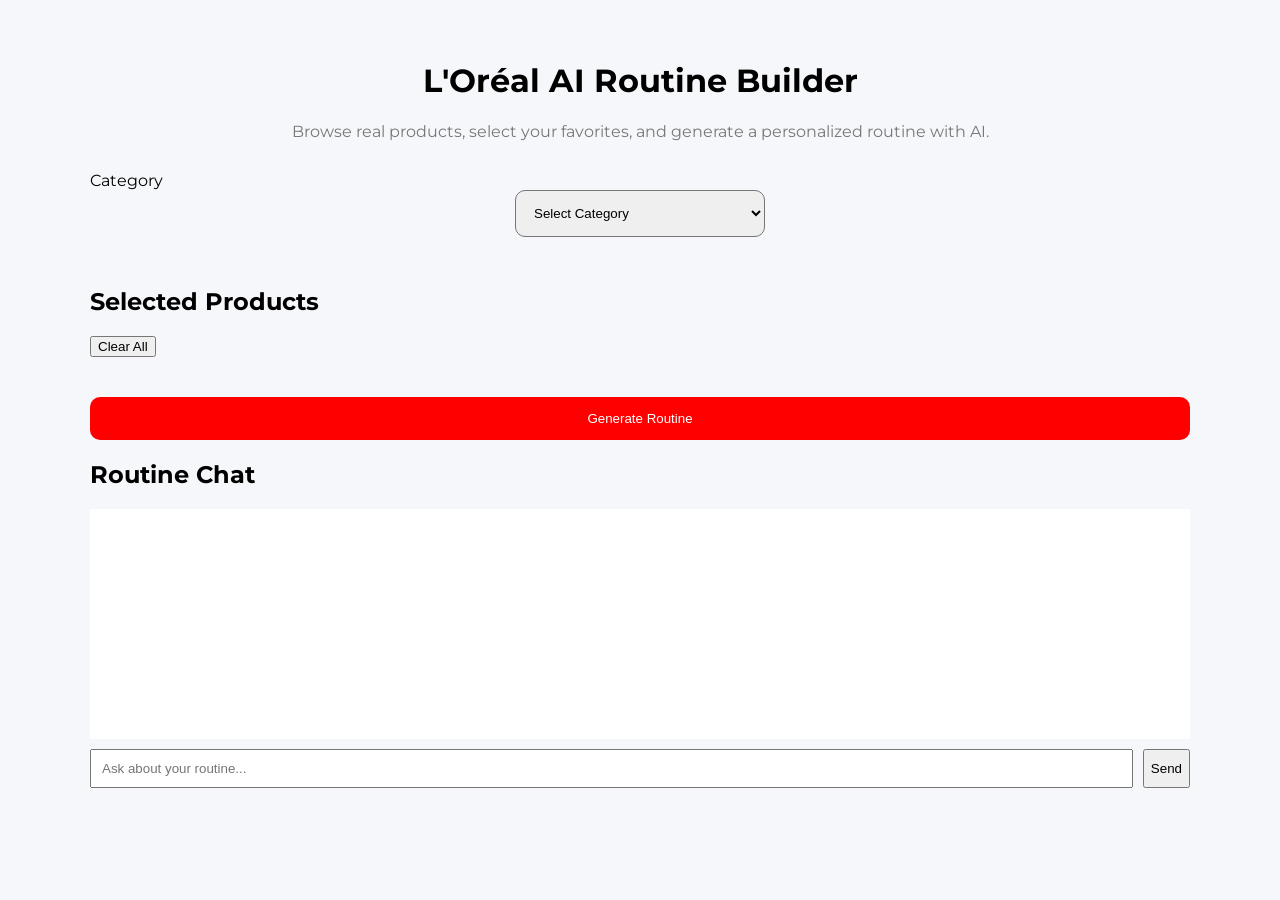
==== commit 74627609: "Update index.html" ====
--- a/index.html
+++ b/index.html
@@ -1,42 +1,72 @@
 <!DOCTYPE html>
 <html lang="en">
-<head>
-  <meta charset="UTF-8" />
-  <meta name="viewport" content="width=device-width, initial-scale=1.0"/>
-  <title>L'Oréal Smart Routine Builder</title>
+  <head>
+    <meta charset="UTF-8" />
+    <meta name="viewport" content="width=device-width, initial-scale=1.0" />
+    <title>L'Oréal AI Routine Builder</title>
+    <link
+      href="https://fonts.googleapis.com/css2?family=Montserrat:wght@300;500;700&display=swap"
+      rel="stylesheet"
+    />
+    <link rel="stylesheet" href="styles.css" />
+  </head>
+  <body>
+    <div class="container">
+      <header class="hero">
+        <h1>L'Oréal AI Routine Builder</h1>
+        <p class="subtitle">
+          Browse real products, select your favorites, and generate a personalized routine with AI.
+        </p>
+      </header>
 
-  <link href="https://fonts.googleapis.com/css2?family=Montserrat:wght@300;500;700&display=swap" rel="stylesheet"/>
-  <link rel="stylesheet" href="styles.css"/>
-</head>
+      <section class="controls">
+        <label for="categoryFilter" class="label">Category</label>
+        <select id="categoryFilter">
+          <option value="">Select Category</option>
+          <option value="cleanser">Cleanser</option>
+          <option value="moisturizer">Moisturizer</option>
+          <option value="skincare">Skincare</option>
+          <option value="haircare">Haircare</option>
+          <option value="makeup">Makeup</option>
+          <option value="fragrance">Fragrance</option>
+          <option value="hair color">Hair Color</option>
+          <option value="hair styling">Hair Styling</option>
+          <option value="men's grooming">Men's Grooming</option>
+          <option value="suncare">Suncare</option>
+        </select>
+      </section>
 
-<body>
-  <div class="container">
-    <h1>L'Oréal Smart Routine Builder</h1>
-    <p class="subtitle">Build your personalized beauty routine with AI</p>
+      <section>
+        <div id="productsContainer" class="products-grid"></div>
+      </section>
 
-    <select id="categoryFilter">
-      <option value="">Select Category</option>
-      <option value="cleanser">Cleanser</option>
-      <option value="moisturizer">Moisturizer</option>
-      <option value="skincare">Skincare</option>
-      <option value="makeup">Makeup</option>
-    </select>
+      <section class="selected-section">
+        <div class="section-header">
+          <h2>Selected Products</h2>
+          <button id="clearSelections" type="button" class="secondary-btn">Clear All</button>
+        </div>
+        <div id="selectedProducts" class="selected-products"></div>
+        <button id="generateRoutine" type="button" class="primary-btn">
+          Generate Routine
+        </button>
+      </section>
 
-    <div id="productsContainer"></div>
+      <section class="chat-section">
+        <h2>Routine Chat</h2>
+        <div id="chatWindow" class="chat-window"></div>
 
-    <h2>Selected Products</h2>
-    <div id="selectedProducts"></div>
+        <form id="chatForm" class="chat-form">
+          <input
+            id="userInput"
+            type="text"
+            placeholder="Ask about your routine..."
+            required
+          />
+          <button type="submit">Send</button>
+        </form>
+      </section>
+    </div>
 
-    <button id="generateRoutine">Generate Routine</button>
-
-    <div id="chatWindow"></div>
-
-    <form id="chatForm">
-      <input id="userInput" placeholder="Ask about your routine..." required />
-      <button type="submit">Send</button>
-    </form>
-  </div>
-
-  <script src="script.js"></script>
-</body>
+    <script src="script.js"></script>
+  </body>
 </html>
--- a/styles.css
+++ b/styles.css
@@ -1,173 +1,95 @@
-/* ===== GLOBAL ===== */
-* {
-  box-sizing: border-box;
-}
-
 body {
   margin: 0;
   font-family: "Montserrat", sans-serif;
-  background: linear-gradient(135deg, #fdfbfb, #f3f4f7);
-  color: #111;
+  background: #f6f7fb;
 }
 
-/* ===== CONTAINER ===== */
 .container {
   max-width: 1100px;
   margin: auto;
   padding: 40px 20px;
 }
 
-/* ===== HEADER ===== */
 h1 {
   text-align: center;
-  font-size: 32px;
-  font-weight: 700;
-  margin-bottom: 30px;
-  letter-spacing: 1px;
 }
 
-/* ===== DROPDOWN ===== */
-select {
-  width: 100%;
-  padding: 16px;
-  border-radius: 12px;
-  border: 1px solid #ddd;
-  font-size: 16px;
+.subtitle {
+  text-align: center;
+  color: #777;
   margin-bottom: 30px;
-  transition: 0.3s;
 }
 
-select:focus {
-  outline: none;
-  border-color: #d6001c;
+select {
+  display: block;
+  margin: 0 auto 30px;
+  padding: 14px;
+  border-radius: 10px;
+  width: 250px;
 }
 
-/* ===== PRODUCTS GRID ===== */
 #productsContainer {
   display: grid;
-  grid-template-columns: repeat(auto-fit, minmax(240px, 1fr));
+  grid-template-columns: repeat(auto-fit, minmax(220px, 1fr));
   gap: 20px;
 }
 
-/* ===== PRODUCT CARD ===== */
 .product {
   background: white;
-  border-radius: 16px;
-  padding: 16px;
+  border-radius: 12px;
+  padding: 15px;
+  text-align: center;
   cursor: pointer;
-  transition: 0.25s ease;
-  box-shadow: 0 6px 18px rgba(0,0,0,0.06);
 }
 
-.product:hover {
-  transform: translateY(-5px);
-  box-shadow: 0 12px 28px rgba(0,0,0,0.1);
+.product img {
+  height: 120px;
+  object-fit: contain;
 }
 
 .product.selected {
-  border: 2px solid #d6001c;
+  border: 2px solid red;
 }
 
-/* ===== IMAGE ===== */
-.product img {
-  width: 100%;
-  height: 160px;
-  object-fit: contain;
-  margin-bottom: 10px;
-}
-
-/* ===== TEXT ===== */
-.product h3 {
-  font-size: 16px;
-  margin: 6px 0;
-}
-
-.product p {
-  font-size: 13px;
-  color: #777;
-}
-
-/* ===== SELECTED PRODUCTS ===== */
 #selectedProducts {
   margin-top: 20px;
   display: flex;
+  gap: 10px;
   flex-wrap: wrap;
-  gap: 10px;
 }
 
-#selectedProducts div {
-  background: #111;
+.selected-item {
+  background: black;
   color: white;
-  padding: 8px 14px;
+  padding: 6px 12px;
   border-radius: 20px;
-  font-size: 13px;
 }
 
-/* ===== BUTTON ===== */
 #generateRoutine {
   margin-top: 20px;
   width: 100%;
-  padding: 16px;
-  background: linear-gradient(135deg, #d6001c, #ff4d6d);
+  padding: 14px;
+  background: red;
   color: white;
   border: none;
-  border-radius: 12px;
-  font-size: 16px;
-  font-weight: 600;
-  cursor: pointer;
-  transition: 0.3s;
+  border-radius: 10px;
 }
 
-#generateRoutine:hover {
-  transform: scale(1.02);
-  opacity: 0.95;
+#chatWindow {
+  margin-top: 20px;
+  background: white;
+  padding: 15px;
+  height: 200px;
+  overflow-y: auto;
 }
 
-/* ===== CHAT ===== */
-#chatWindow {
-  margin-top: 30px;
-  background: white;
-  padding: 20px;
-  border-radius: 14px;
-  height: 220px;
-  overflow-y: auto;
-  box-shadow: 0 6px 18px rgba(0,0,0,0.05);
-}
-
-/* ===== INPUT ===== */
 form {
   display: flex;
-  margin-top: 15px;
+  margin-top: 10px;
   gap: 10px;
 }
 
 input {
   flex: 1;
-  padding: 14px;
-  border-radius: 10px;
-  border: 1px solid #ddd;
+  padding: 10px;
 }
-
-button {
-  padding: 14px 18px;
-  border: none;
-  background: black;
-  color: white;
-  border-radius: 10px;
-  cursor: pointer;
-}
-
-/* ===== CHAT BUBBLES ===== */
-#chatWindow div {
-  margin-bottom: 10px;
-  padding: 10px;
-  border-radius: 10px;
-}
-
-#chatWindow div:nth-child(odd) {
-  background: #f4f4f4;
-}
-
-#chatWindow div:nth-child(even) {
-  background: #ffe5ea;
-}
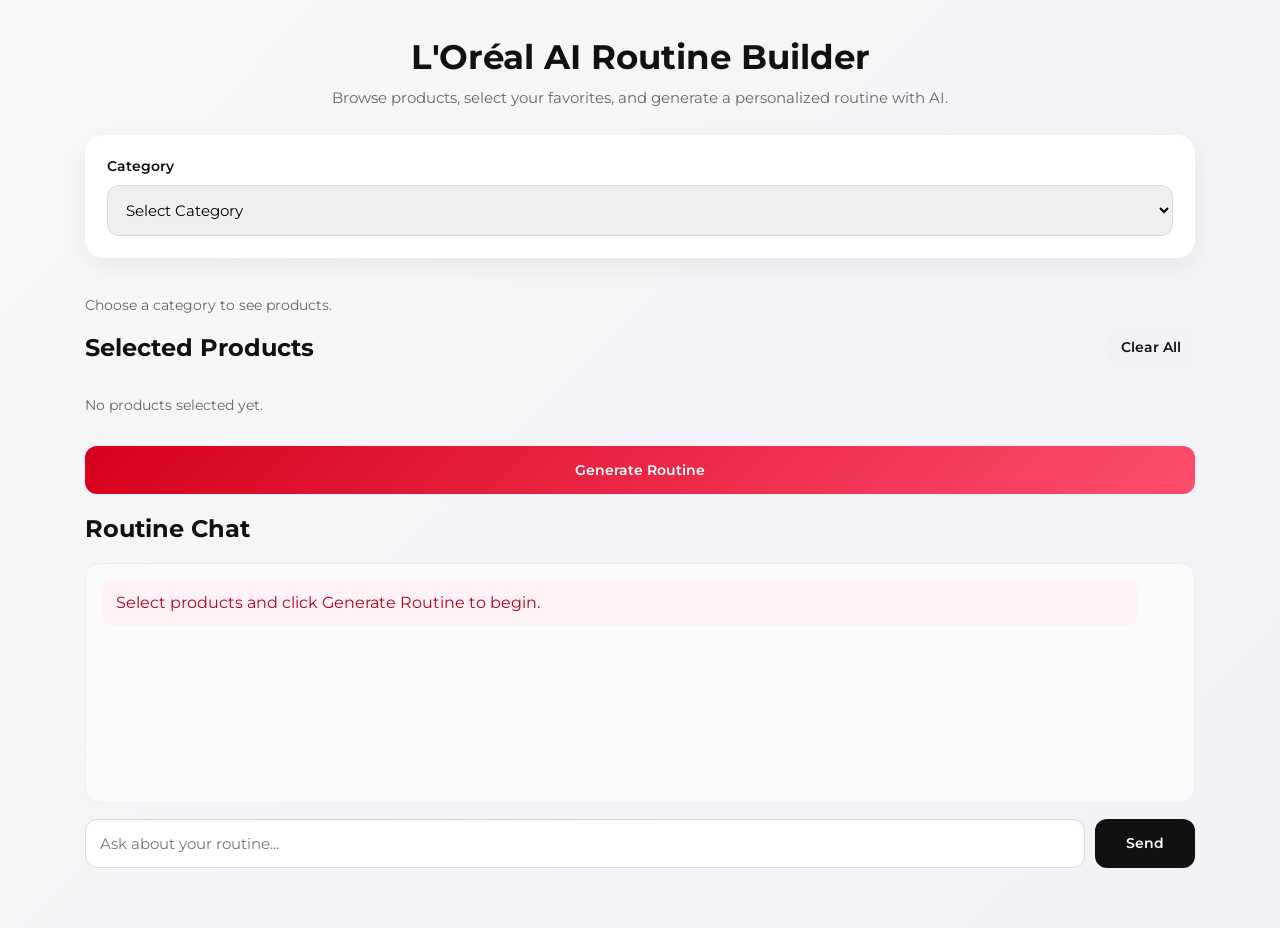
==== commit 572c4477: "Update product section and improve empty states" ====
--- a/index.html
+++ b/index.html
@@ -15,7 +15,7 @@
       <header class="hero">
         <h1>L'Oréal AI Routine Builder</h1>
         <p class="subtitle">
-          Browse real products, select your favorites, and generate a personalized routine with AI.
+          Browse products, select your favorites, and generate a personalized routine with AI.
         </p>
       </header>
 
@@ -36,30 +36,36 @@
         </select>
       </section>
 
-      <section>
-        <div id="productsContainer" class="products-grid"></div>
+      <section class="panel">
+        <div id="productsContainer" class="products-grid">
+          <p class="empty-state">Choose a category to see products.</p>
+        </div>
       </section>
 
-      <section class="selected-section">
+      <section class="panel">
         <div class="section-header">
           <h2>Selected Products</h2>
-          <button id="clearSelections" type="button" class="secondary-btn">Clear All</button>
+          <button id="clearSelections" type="button" class="secondary-btn">
+            Clear All
+          </button>
         </div>
-        <div id="selectedProducts" class="selected-products"></div>
+        <div id="selectedProducts" class="selected-products">
+          <p class="empty-state">No products selected yet.</p>
+        </div>
         <button id="generateRoutine" type="button" class="primary-btn">
           Generate Routine
         </button>
       </section>
 
-      <section class="chat-section">
+      <section class="panel">
         <h2>Routine Chat</h2>
         <div id="chatWindow" class="chat-window"></div>
-
         <form id="chatForm" class="chat-form">
           <input
             id="userInput"
             type="text"
             placeholder="Ask about your routine..."
+            autocomplete="off"
             required
           />
           <button type="submit">Send</button>
--- a/styles.css
+++ b/styles.css
@@ -1,95 +1,269 @@
+* {
+  box-sizing: border-box;
+}
+
 body {
   margin: 0;
   font-family: "Montserrat", sans-serif;
-  background: #f6f7fb;
+  background: linear-gradient(135deg, #f8f7f9, #f1f2f7);
+  color: #111;
 }
 
 .container {
-  max-width: 1100px;
-  margin: auto;
-  padding: 40px 20px;
-}
-
-h1 {
+  max-width: 1150px;
+  margin: 0 auto;
+  padding: 36px 20px 60px;
+}
+
+.hero {
   text-align: center;
+  margin-bottom: 28px;
+}
+
+.hero h1 {
+  margin: 0 0 10px;
+  font-size: 34px;
+  font-weight: 700;
 }
 
 .subtitle {
-  text-align: center;
-  color: #777;
-  margin-bottom: 30px;
-}
-
-select {
+  margin: 0;
+  color: #666;
+  font-size: 15px;
+}
+
+.controls,
+.selected-section,
+.chat-section {
+  background: #fff;
+  border-radius: 18px;
+  padding: 22px;
+  box-shadow: 0 8px 24px rgba(0, 0, 0, 0.06);
+  margin-bottom: 24px;
+}
+
+.label {
   display: block;
-  margin: 0 auto 30px;
+  font-size: 14px;
+  margin-bottom: 10px;
+  font-weight: 600;
+}
+
+select,
+input {
+  width: 100%;
   padding: 14px;
-  border-radius: 10px;
-  width: 250px;
-}
-
-#productsContainer {
+  border-radius: 12px;
+  border: 1px solid #d8d8df;
+  font-size: 15px;
+  font-family: inherit;
+}
+
+select:focus,
+input:focus {
+  outline: none;
+  border-color: #d6001c;
+  box-shadow: 0 0 0 3px rgba(214, 0, 28, 0.12);
+}
+
+.products-grid {
   display: grid;
-  grid-template-columns: repeat(auto-fit, minmax(220px, 1fr));
+  grid-template-columns: repeat(auto-fit, minmax(255px, 1fr));
   gap: 20px;
 }
 
 .product {
-  background: white;
+  background: #fff;
+  border-radius: 16px;
+  padding: 18px;
+  box-shadow: 0 6px 18px rgba(0, 0, 0, 0.06);
+  transition: transform 0.2s ease, box-shadow 0.2s ease, border 0.2s ease;
+  border: 2px solid transparent;
+}
+
+.product:hover {
+  transform: translateY(-4px);
+  box-shadow: 0 12px 26px rgba(0, 0, 0, 0.1);
+}
+
+.product.selected {
+  border-color: #d6001c;
+}
+
+.product img {
+  width: 100%;
+  height: 190px;
+  object-fit: contain;
+  display: block;
+  margin-bottom: 14px;
+}
+
+.product h3 {
+  margin: 0 0 8px;
+  font-size: 17px;
+  line-height: 1.35;
+}
+
+.product .brand {
+  margin: 0 0 6px;
+  color: #a67b00;
+  font-size: 14px;
+  font-weight: 600;
+}
+
+.product .category {
+  margin: 0 0 12px;
+  color: #666;
+  font-size: 13px;
+  text-transform: capitalize;
+}
+
+.product .description {
+  margin: 0 0 16px;
+  color: #444;
+  font-size: 13px;
+  line-height: 1.55;
+}
+
+.product button {
+  width: 100%;
+}
+
+.section-header {
+  display: flex;
+  justify-content: space-between;
+  align-items: center;
+  gap: 12px;
+  margin-bottom: 16px;
+}
+
+.section-header h2,
+.chat-section h2 {
+  margin: 0;
+}
+
+.selected-products {
+  display: flex;
+  flex-wrap: wrap;
+  gap: 10px;
+  min-height: 28px;
+  margin-bottom: 18px;
+}
+
+.selected-item {
+  background: #111;
+  color: #fff;
+  padding: 8px 12px;
+  border-radius: 999px;
+  font-size: 13px;
+}
+
+.primary-btn,
+.secondary-btn,
+.chat-form button,
+.product button {
+  border: none;
   border-radius: 12px;
+  cursor: pointer;
+  font-family: inherit;
+  font-size: 14px;
+  font-weight: 600;
+}
+
+.primary-btn {
+  width: 100%;
   padding: 15px;
-  text-align: center;
-  cursor: pointer;
-}
-
-.product img {
-  height: 120px;
-  object-fit: contain;
-}
-
-.product.selected {
-  border: 2px solid red;
-}
-
-#selectedProducts {
-  margin-top: 20px;
+  background: linear-gradient(135deg, #d6001c, #ff4d6d);
+  color: #fff;
+}
+
+.secondary-btn {
+  padding: 10px 14px;
+  background: #f2f2f6;
+  color: #111;
+}
+
+.product button {
+  padding: 12px;
+  background: #111;
+  color: #fff;
+}
+
+.chat-window {
+  background: #fafafa;
+  border: 1px solid #ececf2;
+  border-radius: 14px;
+  padding: 16px;
+  min-height: 240px;
+  max-height: 380px;
+  overflow-y: auto;
+  margin: 14px 0 16px;
+}
+
+.message {
+  margin-bottom: 12px;
+  padding: 11px 14px;
+  border-radius: 12px;
+  line-height: 1.5;
+  white-space: pre-wrap;
+}
+
+.message.user {
+  background: #111;
+  color: #fff;
+  margin-left: 40px;
+}
+
+.message.ai {
+  background: #f0f0f5;
+  color: #111;
+  margin-right: 40px;
+}
+
+.message.status {
+  background: #fff2f4;
+  color: #b00020;
+  margin-right: 40px;
+}
+
+.chat-form {
   display: flex;
   gap: 10px;
-  flex-wrap: wrap;
-}
-
-.selected-item {
-  background: black;
-  color: white;
-  padding: 6px 12px;
-  border-radius: 20px;
-}
-
-#generateRoutine {
-  margin-top: 20px;
-  width: 100%;
-  padding: 14px;
-  background: red;
-  color: white;
-  border: none;
-  border-radius: 10px;
-}
-
-#chatWindow {
-  margin-top: 20px;
-  background: white;
-  padding: 15px;
-  height: 200px;
-  overflow-y: auto;
-}
-
-form {
-  display: flex;
-  margin-top: 10px;
-  gap: 10px;
-}
-
-input {
+}
+
+.chat-form input {
   flex: 1;
-  padding: 10px;
-}
+}
+
+.chat-form button {
+  min-width: 100px;
+  background: #111;
+  color: #fff;
+  padding: 0 18px;
+}
+
+.empty-state {
+  color: #666;
+  font-size: 14px;
+}
+
+@media (max-width: 700px) {
+  .hero h1 {
+    font-size: 28px;
+  }
+
+  .section-header {
+    flex-direction: column;
+    align-items: stretch;
+  }
+
+  .chat-form {
+    flex-direction: column;
+  }
+
+  .chat-form button {
+    width: 100%;
+    min-width: 0;
+    padding: 14px;
+  }
+}
